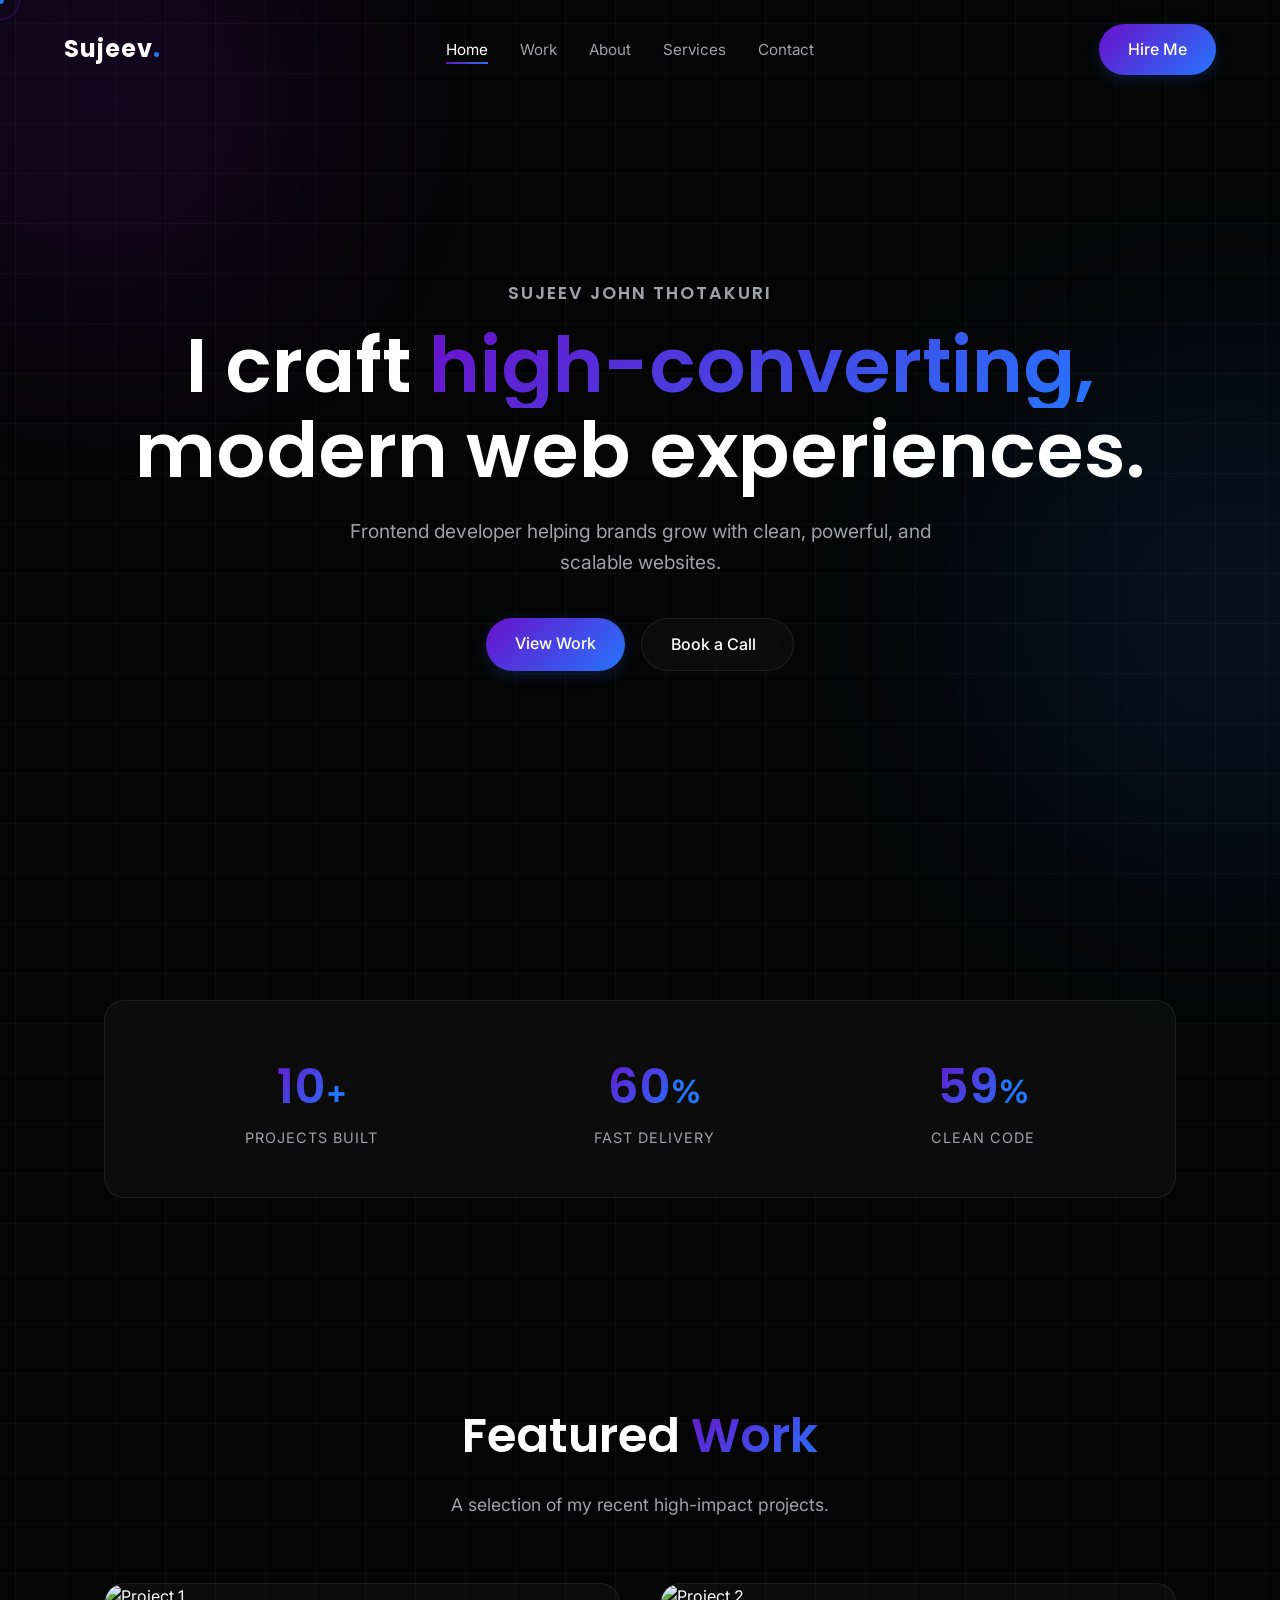
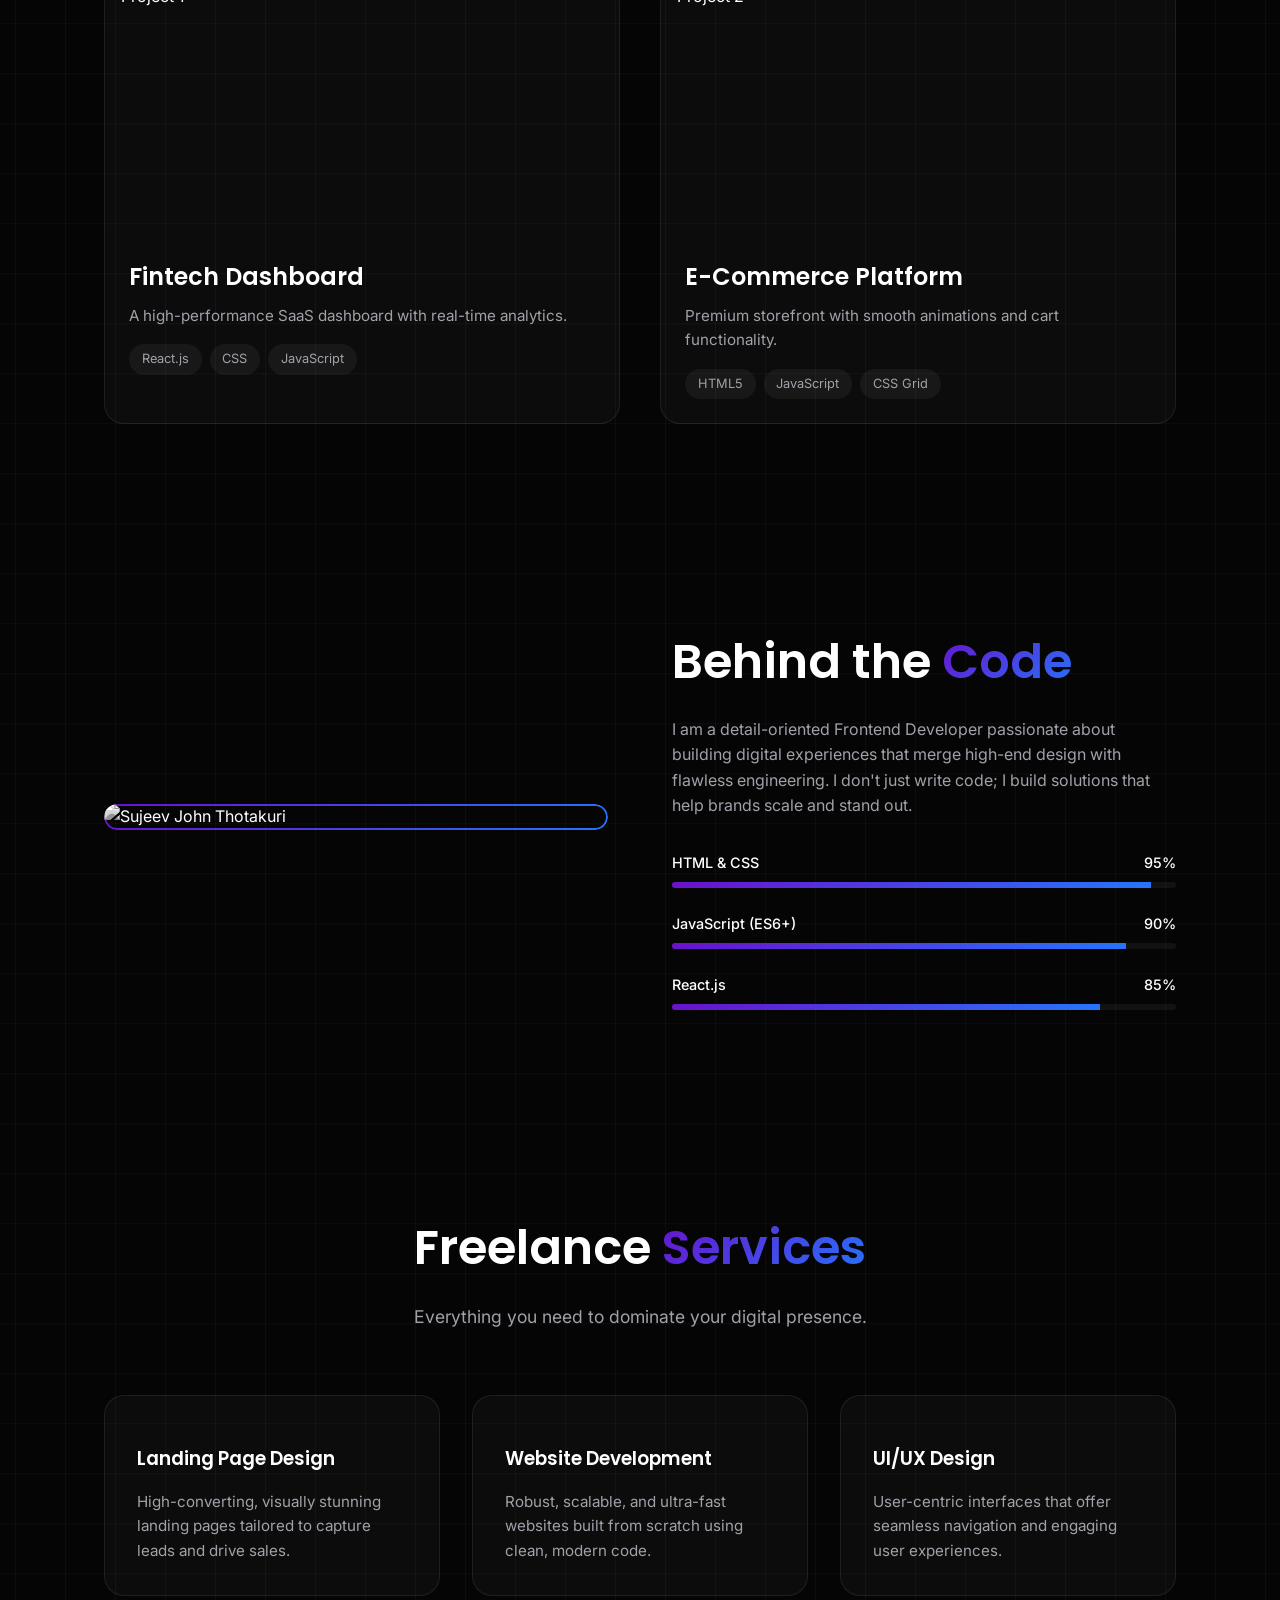
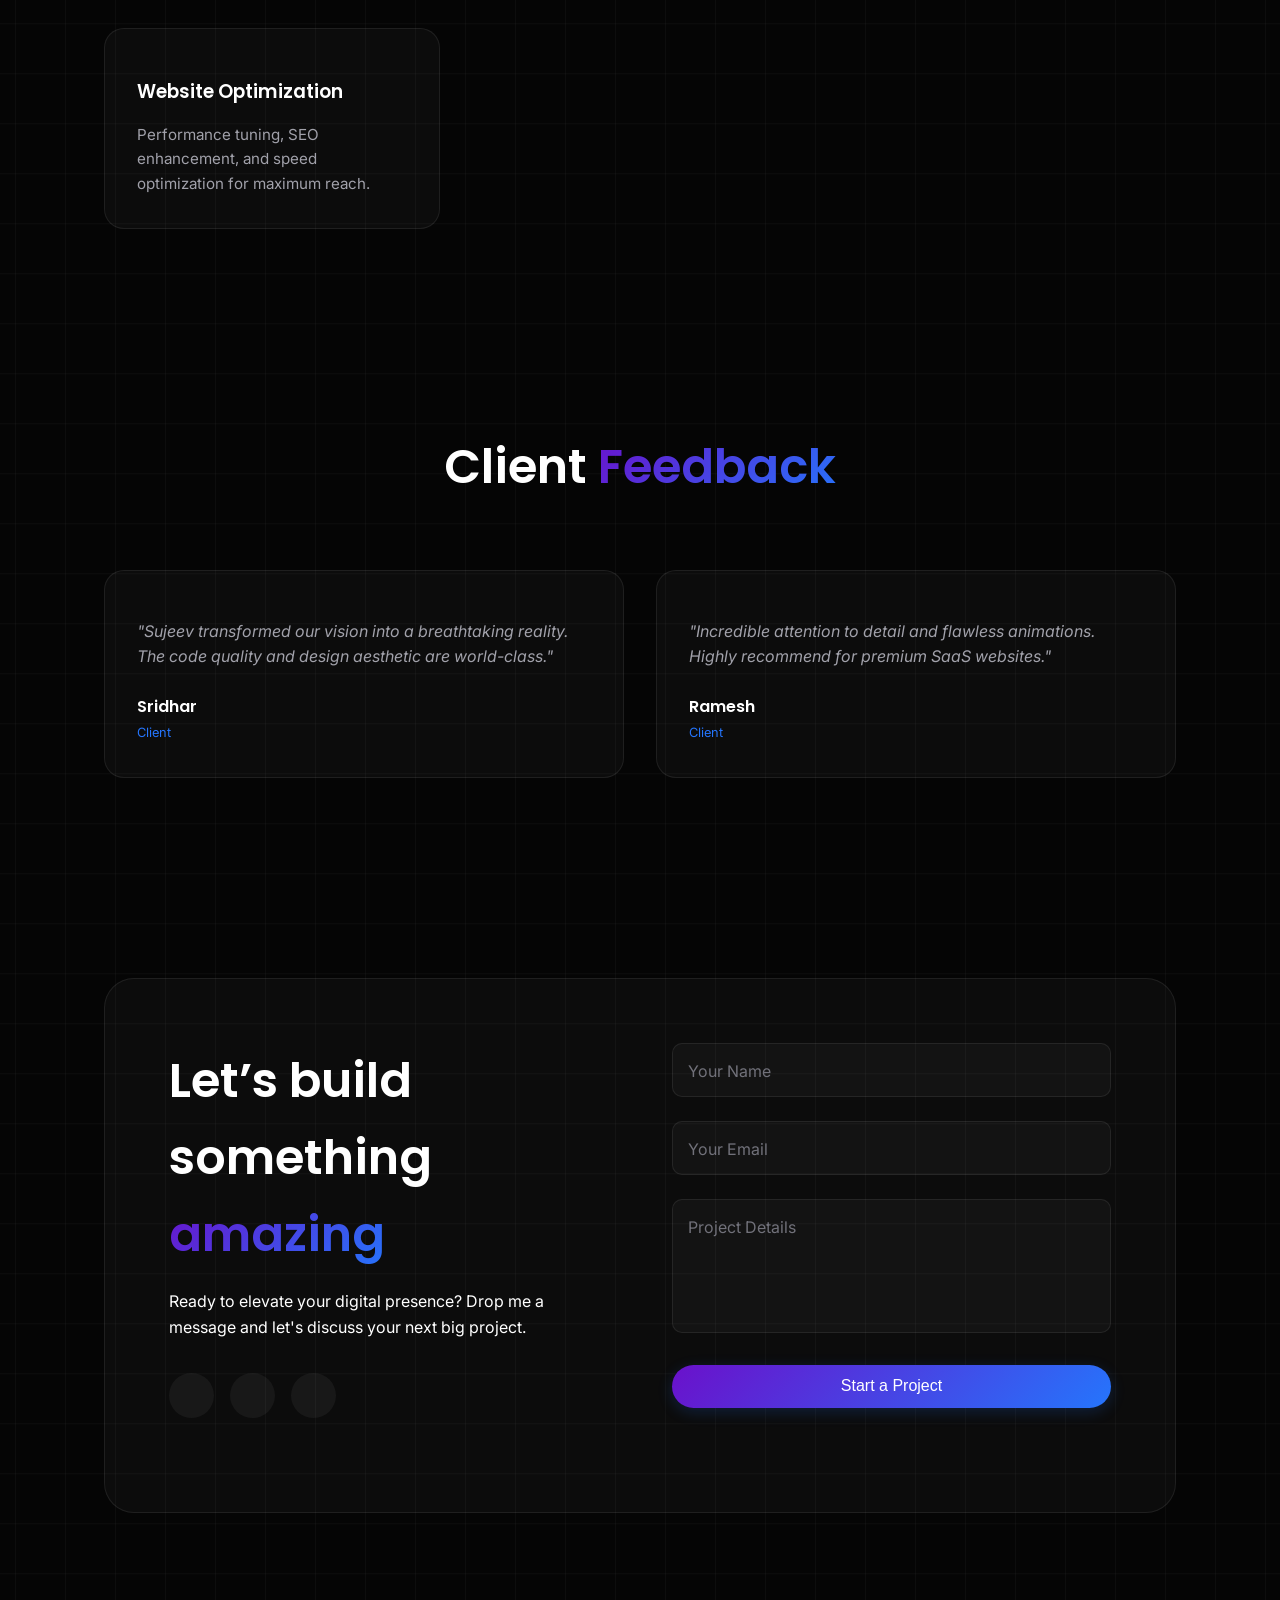
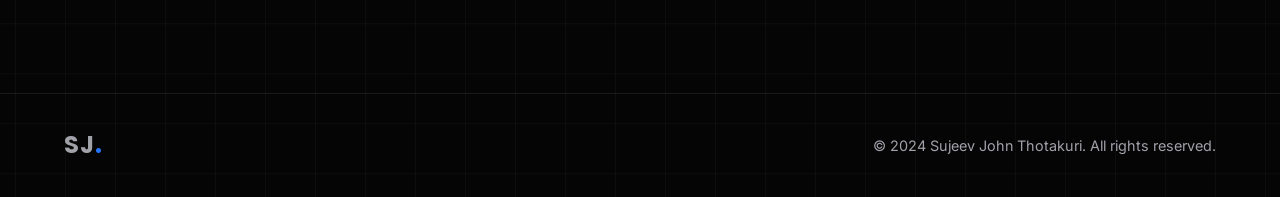
==== index.html @ 715ed1ef "Initial commit" ====
<!DOCTYPE html>
<html lang="en">
<head>
    <meta charset="UTF-8">
    <meta name="viewport" content="width=device-width, initial-scale=1.0">
    <title>Sujeev John Thotakuri | Premium Frontend Developer</title>
    <!-- Premium Fonts -->
    <link href="https://fonts.googleapis.com/css2?family=Inter:wght@300;400;500;600&family=Poppins:wght@500;600;700;800&display=swap" rel="stylesheet">
    <!-- Phosphor Icons (Lightweight modern icons) -->
    <script src="https://unpkg.com/@phosphor-icons/web"></script>
    <link rel="stylesheet" href="style.css">
</head>
<body>

    <!-- Custom Cursor -->
    <div class="cursor-dot"></div>
    <div class="cursor-outline"></div>

    <!-- Background Ambient Glow -->
    <div class="ambient-glow glow-1"></div>
    <div class="ambient-glow glow-2"></div>

    <!-- Navbar -->
    <nav class="navbar">
        <div class="nav-container">
            <a href="#home" class="logo">Sujeev<span>.</span></a>
            <ul class="nav-links">
                <li><a href="#home" class="active">Home</a></li>
                <li><a href="#work">Work</a></li>
                <li><a href="#about">About</a></li>
                <li><a href="#services">Services</a></li>
                <li><a href="#contact">Contact</a></li>
            </ul>
            <a href="#contact" class="btn btn-primary nav-cta">Hire Me</a>
            <div class="menu-toggle">
                <i class="ph ph-list"></i>
            </div>
        </div>
    </nav>

    <!-- Hero Section -->
    <header id="home" class="hero section">
        <div class="hero-content reveal">
            <h2 class="subheading">Sujeev John Thotakuri</h2>
            <h1 class="hero-title">I craft <span class="gradient-text">high-converting,</span><br> modern web experiences.</h1>
            <p class="hero-desc">Frontend developer helping brands grow with clean, powerful, and scalable websites.</p>
            <div class="hero-buttons">
                <a href="#work" class="btn btn-primary">View Work</a>
                <a href="#contact" class="btn btn-glass">Book a Call <i class="ph ph-arrow-right"></i></a>
            </div>
        </div>
    </header>

    <!-- Stats Section -->
    <section id="stats" class="stats section">
        <div class="stats-container reveal">
            <div class="stat-item">
                <h3 class="counter" data-target="10">0</h3><span>+</span>
                <p>Projects Built</p>
            </div>
            <div class="stat-item">
                <h3 class="counter" data-target="100">0</h3><span>%</span>
                <p>Fast Delivery</p>
            </div>
            <div class="stat-item">
                <h3 class="counter" data-target="99">0</h3><span>%</span>
                <p>Clean Code</p>
            </div>
        </div>
    </section>

    <!-- Work/Projects Section -->
    <section id="work" class="work section">
        <div class="section-header reveal">
            <h2 class="section-title">Featured <span class="gradient-text">Work</span></h2>
            <p>A selection of my recent high-impact projects.</p>
        </div>
        <div class="projects-grid">
            <!-- Project 1 -->
            <div class="project-card reveal">
                <div class="project-img">
                    <img src="https://images.unsplash.com/photo-1460925895917-afdab827c52f?auto=format&fit=crop&w=800&q=80" alt="Project 1" loading="lazy">
                    <div class="project-overlay">
                        <div class="project-links">
                            <a href="#" class="btn btn-glass btn-sm"><i class="ph ph-eye"></i> Live</a>
                            <a href="#" class="btn btn-glass btn-sm"><i class="ph ph-github-logo"></i> Code</a>
                        </div>
                    </div>
                </div>
                <div class="project-info">
                    <h3>Fintech Dashboard</h3>
                    <p>A high-performance SaaS dashboard with real-time analytics.</p>
                    <div class="tech-stack">
                        <span>React.js</span>
                        <span>CSS</span>
                        <span>JavaScript</span>
                    </div>
                </div>
            </div>
            <!-- Project 2 -->
            <div class="project-card reveal delay-1">
                <div class="project-img">
                    <img src="https://images.unsplash.com/photo-1498050108023-c5249f4df085?auto=format&fit=crop&w=800&q=80" alt="Project 2" loading="lazy">
                    <div class="project-overlay">
                        <div class="project-links">
                            <a href="#" class="btn btn-glass btn-sm"><i class="ph ph-eye"></i> Live</a>
                            <a href="#" class="btn btn-glass btn-sm"><i class="ph ph-github-logo"></i> Code</a>
                        </div>
                    </div>
                </div>
                <div class="project-info">
                    <h3>E-Commerce Platform</h3>
                    <p>Premium storefront with smooth animations and cart functionality.</p>
                    <div class="tech-stack">
                        <span>HTML5</span>
                        <span>JavaScript</span>
                        <span>CSS Grid</span>
                    </div>
                </div>
            </div>
        </div>
    </section>

    <!-- About Section -->
    <section id="about" class="about section">
        <div class="about-container reveal">
            <div class="about-image">
                <div class="img-wrapper">
                    <img src="https://images.unsplash.com/photo-1549692520-acc6669e2f0c?auto=format&fit=crop&w=800&q=80" alt="Sujeev John Thotakuri">
                </div>
            </div>
            <div class="about-text">
                <h2 class="section-title">Behind the <span class="gradient-text">Code</span></h2>
                <p>I am a detail-oriented Frontend Developer passionate about building digital experiences that merge high-end design with flawless engineering. I don't just write code; I build solutions that help brands scale and stand out.</p>
                
                <div class="skills">
                    <div class="skill-item">
                        <div class="skill-info"><span>HTML & CSS</span><span>95%</span></div>
                        <div class="progress-bar"><div class="progress" data-width="95%"></div></div>
                    </div>
                    <div class="skill-item">
                        <div class="skill-info"><span>JavaScript (ES6+)</span><span>90%</span></div>
                        <div class="progress-bar"><div class="progress" data-width="90%"></div></div>
                    </div>
                    <div class="skill-item">
                        <div class="skill-info"><span>React.js</span><span>85%</span></div>
                        <div class="progress-bar"><div class="progress" data-width="85%"></div></div>
                    </div>
                </div>
            </div>
        </div>
    </section>

    <!-- Services Section -->
    <section id="services" class="services section">
        <div class="section-header reveal">
            <h2 class="section-title">Freelance <span class="gradient-text">Services</span></h2>
            <p>Everything you need to dominate your digital presence.</p>
        </div>
        <div class="services-grid">
            <div class="service-card reveal">
                <div class="service-icon"><i class="ph ph-layout"></i></div>
                <h3>Landing Page Design</h3>
                <p>High-converting, visually stunning landing pages tailored to capture leads and drive sales.</p>
            </div>
            <div class="service-card reveal delay-1">
                <div class="service-icon"><i class="ph ph-code"></i></div>
                <h3>Website Development</h3>
                <p>Robust, scalable, and ultra-fast websites built from scratch using clean, modern code.</p>
            </div>
            <div class="service-card reveal delay-2">
                <div class="service-icon"><i class="ph ph-paint-brush"></i></div>
                <h3>UI/UX Design</h3>
                <p>User-centric interfaces that offer seamless navigation and engaging user experiences.</p>
            </div>
            <div class="service-card reveal delay-3">
                <div class="service-icon"><i class="ph ph-rocket-launch"></i></div>
                <h3>Website Optimization</h3>
                <p>Performance tuning, SEO enhancement, and speed optimization for maximum reach.</p>
            </div>
        </div>
    </section>

    <!-- Testimonials Section -->
    <section id="testimonials" class="testimonials section">
        <div class="section-header reveal">
            <h2 class="section-title">Client <span class="gradient-text">Feedback</span></h2>
        </div>
        <div class="testimonial-slider reveal">
            <div class="test-card">
                <div class="quote"><i class="ph-fill ph-quotes"></i></div>
                <p>"Sujeev transformed our vision into a breathtaking reality. The code quality and design aesthetic are world-class."</p>
                <div class="client-info">
                    <h4>Sridhar</h4>
                    <span>Client</span>
                </div>
            </div>
            <div class="test-card">
                <div class="quote"><i class="ph-fill ph-quotes"></i></div>
                <p>"Incredible attention to detail and flawless animations. Highly recommend for premium SaaS websites."</p>
                <div class="client-info">
                    <h4>Ramesh</h4>
                    <span>Client</span>
                </div>
            </div>
        </div>
    </section>

    <!-- Contact Section -->
    <section id="contact" class="contact section">
        <div class="contact-container reveal">
            <div class="contact-info">
                <h2 class="section-title">Let’s build something <span class="gradient-text">amazing</span></h2>
                <p>Ready to elevate your digital presence? Drop me a message and let's discuss your next big project.</p>
                <div class="social-links">
                    <a href="https://www.linkedin.com/in/sujeev-john-thotakuri-1a647a236/?skipRedirect=true" class="social-icon"><i class="ph ph-linkedin-logo"></i></a>
                    <a href="https://github.com/Sujeev-coder" class="social-icon"><i class="ph ph-github-logo"></i></a>
                    <a href="mailto:sujeevjohnthotakuri@gmail.com" class="social-icon"><i class="ph ph-envelope-simple"></i></a>
                </div>
            </div>
            <form id="contactForm" class="contact-form">
                <div class="input-group">
                    <input type="text" id="name" required placeholder=" ">
                    <label for="name">Your Name</label>
                </div>
                <div class="input-group">
                    <input type="email" id="email" required placeholder=" ">
                    <label for="email">Your Email</label>
                </div>
                <div class="input-group">
                    <textarea id="message" rows="5" required placeholder=" "></textarea>
                    <label for="message">Project Details</label>
                </div>
                <button type="submit" class="btn btn-primary w-100">Start a Project</button>
                <div class="form-status"></div>
            </form>
        </div>
    </section>

    <!-- Footer -->
    <footer>
        <div class="footer-content">
            <div class="logo">SJ<span>.</span></div>
            <p>&copy; 2024 Sujeev John Thotakuri. All rights reserved.</p>
        </div>
    </footer>

    <script src="script.js"></script>
</body>
</html>
---- style.css ----
/* ================= VARIABLES ================= */
:root {
    /* Colors */
    --bg-color: #050505;
    --bg-grid: rgba(255, 255, 255, 0.03);
    --text-main: #ffffff;
    --text-muted: #a1a1aa;
    --text-dark: #71717a;
    
    /* Gradients */
    --gradient-primary: linear-gradient(135deg, #6a11cb, #2575fc);
    --gradient-glow: linear-gradient(135deg, rgba(106, 17, 203, 0.4), rgba(37, 117, 252, 0.4));
    
    /* Glassmorphism */
    --glass-bg: rgba(255, 255, 255, 0.03);
    --glass-border: rgba(255, 255, 255, 0.08);
    
    /* Typography */
    --font-heading: 'Poppins', sans-serif;
    --font-body: 'Inter', sans-serif;
    
    /* Animations */
    --transition: all 0.4s cubic-bezier(0.25, 1, 0.5, 1);
}

/* ================= RESET & BASE ================= */
* {
    margin: 0;
    padding: 0;
    box-sizing: border-box;
    cursor: none; /* Custom cursor */
}

html {
    scroll-behavior: smooth;
}

body {
    background-color: var(--bg-color);
    color: var(--text-main);
    font-family: var(--font-body);
    line-height: 1.6;
    overflow-x: hidden;
    background-image: 
        linear-gradient(var(--bg-grid) 1px, transparent 1px),
        linear-gradient(90deg, var(--bg-grid) 1px, transparent 1px);
    background-size: 50px 50px;
    background-position: center center;
}

a {
    text-decoration: none;
    color: inherit;
}

ul {
    list-style: none;
}

/* ================= CUSTOM CURSOR ================= */
.cursor-dot {
    width: 8px;
    height: 8px;
    background-color: #2575fc;
    border-radius: 50%;
    position: fixed;
    top: 0; left: 0;
    transform: translate(-50%, -50%);
    pointer-events: none;
    z-index: 9999;
}

.cursor-outline {
    width: 40px;
    height: 40px;
    border: 1px solid rgba(106, 17, 203, 0.5);
    border-radius: 50%;
    position: fixed;
    top: 0; left: 0;
    transform: translate(-50%, -50%);
    pointer-events: none;
    z-index: 9998;
    transition: width 0.2s, height 0.2s, background-color 0.2s;
}

/* ================= AMBIENT GLOW ================= */
.ambient-glow {
    position: absolute;
    border-radius: 50%;
    filter: blur(100px);
    z-index: -1;
    opacity: 0.5;
}

.glow-1 {
    width: 400px;
    height: 400px;
    background: rgba(106, 17, 203, 0.3);
    top: -100px;
    left: -100px;
}

.glow-2 {
    width: 500px;
    height: 500px;
    background: rgba(37, 117, 252, 0.2);
    top: 40%;
    right: -200px;
}

/* ================= TYPOGRAPHY ================= */
h1, h2, h3, h4 {
    font-family: var(--font-heading);
    font-weight: 600;
}

.gradient-text {
    background: var(--gradient-primary);
    -webkit-background-clip: text;
    -webkit-text-fill-color: transparent;
    display: inline-block;
}

.section-title {
    font-size: clamp(2rem, 4vw, 3rem);
    margin-bottom: 1rem;
}

/* ================= BUTTONS ================= */
.btn {
    display: inline-flex;
    align-items: center;
    gap: 0.5rem;
    padding: 0.8rem 1.8rem;
    border-radius: 30px;
    font-weight: 500;
    transition: var(--transition);
    border: none;
    outline: none;
    font-size: 1rem;
}

.btn-primary {
    background: var(--gradient-primary);
    color: #fff;
    box-shadow: 0 4px 15px rgba(37, 117, 252, 0.2);
}

.btn-primary:hover {
    transform: translateY(-3px);
    box-shadow: 0 8px 25px rgba(37, 117, 252, 0.4);
}

.btn-glass {
    background: var(--glass-bg);
    border: 1px solid var(--glass-border);
    backdrop-filter: blur(12px);
    color: #fff;
}

.btn-glass:hover {
    background: rgba(255, 255, 255, 0.08);
    transform: translateY(-3px);
}

.btn-sm {
    padding: 0.5rem 1rem;
    font-size: 0.9rem;
}

/* ================= NAVBAR ================= */
.navbar {
    position: fixed;
    top: 0;
    width: 100%;
    padding: 1.5rem 5%;
    z-index: 1000;
    transition: var(--transition);
}

.navbar.scrolled {
    padding: 1rem 5%;
    background: rgba(5, 5, 5, 0.8);
    backdrop-filter: blur(16px);
    border-bottom: 1px solid var(--glass-border);
}

.nav-container {
    max-width: 1200px;
    margin: 0 auto;
    display: flex;
    justify-content: space-between;
    align-items: center;
}

.logo {
    font-family: var(--font-heading);
    font-size: 1.5rem;
    font-weight: 700;
    letter-spacing: 1px;
}

.logo span {
    color: #2575fc;
}

.nav-links {
    display: flex;
    gap: 2rem;
}

.nav-links a {
    font-size: 0.95rem;
    color: var(--text-muted);
    position: relative;
    transition: var(--transition);
}

.nav-links a::after {
    content: '';
    position: absolute;
    width: 0;
    height: 2px;
    bottom: -5px;
    left: 0;
    background: var(--gradient-primary);
    transition: var(--transition);
}

.nav-links a:hover, .nav-links a.active {
    color: #fff;
}

.nav-links a:hover::after, .nav-links a.active::after {
    width: 100%;
}

.menu-toggle {
    display: none;
    font-size: 1.5rem;
}

/* ================= SECTIONS LAYOUT ================= */
.section {
    padding: 100px 5%;
    max-width: 1200px;
    margin: 0 auto;
}

.section-header {
    text-align: center;
    margin-bottom: 4rem;
}

.section-header p {
    color: var(--text-muted);
    font-size: 1.1rem;
}

/* ================= HERO SECTION ================= */
.hero {
    min-height: 100vh;
    display: flex;
    align-items: center;
    justify-content: center;
    text-align: center;
    position: relative;
    padding-top: 150px;
}

.subheading {
    font-size: 1.1rem;
    color: var(--text-muted);
    letter-spacing: 2px;
    text-transform: uppercase;
    margin-bottom: 1rem;
}

.hero-title {
    font-size: clamp(2.5rem, 6vw, 5rem);
    line-height: 1.1;
    margin-bottom: 1.5rem;
}

.hero-desc {
    font-size: clamp(1rem, 2vw, 1.2rem);
    color: var(--text-muted);
    max-width: 600px;
    margin: 0 auto 2.5rem;
}

.hero-buttons {
    display: flex;
    gap: 1rem;
    justify-content: center;
}

/* ================= STATS SECTION ================= */
.stats-container {
    display: flex;
    justify-content: space-around;
    background: var(--glass-bg);
    border: 1px solid var(--glass-border);
    backdrop-filter: blur(12px);
    padding: 3rem;
    border-radius: 20px;
    flex-wrap: wrap;
    gap: 2rem;
}

.stat-item {
    text-align: center;
}

.stat-item h3 {
    font-size: 3rem;
    display: inline-block;
    background: var(--gradient-primary);
    -webkit-background-clip: text;
    -webkit-text-fill-color: transparent;
}

.stat-item span {
    font-size: 2rem;
    color: #2575fc;
    font-weight: 700;
}

.stat-item p {
    color: var(--text-muted);
    text-transform: uppercase;
    letter-spacing: 1px;
    font-size: 0.9rem;
}

/* ================= PROJECTS SECTION ================= */
.projects-grid {
    display: grid;
    grid-template-columns: repeat(auto-fit, minmax(350px, 1fr));
    gap: 2.5rem;
}

.project-card {
    background: var(--glass-bg);
    border: 1px solid var(--glass-border);
    border-radius: 20px;
    overflow: hidden;
    transition: var(--transition);
}

.project-card:hover {
    transform: translateY(-10px);
    border-color: rgba(106, 17, 203, 0.4);
    box-shadow: 0 10px 30px rgba(0,0,0,0.5);
}

.project-img {
    position: relative;
    width: 100%;
    height: 250px;
    overflow: hidden;
}

.project-img img {
    width: 100%;
    height: 100%;
    object-fit: cover;
    transition: transform 0.6s cubic-bezier(0.25, 1, 0.5, 1);
}

.project-card:hover .project-img img {
    transform: scale(1.05);
}

.project-overlay {
    position: absolute;
    top: 0; left: 0; width: 100%; height: 100%;
    background: rgba(5,5,5,0.6);
    backdrop-filter: blur(3px);
    display: flex;
    align-items: center;
    justify-content: center;
    opacity: 0;
    transition: var(--transition);
}

.project-card:hover .project-overlay {
    opacity: 1;
}

.project-info {
    padding: 1.5rem;
}

.project-info h3 {
    font-size: 1.5rem;
    margin-bottom: 0.5rem;
}

.project-info p {
    color: var(--text-muted);
    font-size: 0.95rem;
    margin-bottom: 1rem;
}

.tech-stack {
    display: flex;
    gap: 0.5rem;
    flex-wrap: wrap;
}

.tech-stack span {
    font-size: 0.8rem;
    padding: 0.3rem 0.8rem;
    background: rgba(255,255,255,0.05);
    border-radius: 20px;
    color: var(--text-muted);
}

/* ================= ABOUT SECTION ================= */
.about-container {
    display: grid;
    grid-template-columns: 1fr 1fr;
    gap: 4rem;
    align-items: center;
}

.img-wrapper {
    position: relative;
    border-radius: 20px;
    overflow: hidden;
}

.img-wrapper::before {
    content: '';
    position: absolute;
    inset: 0;
    border-radius: 20px;
    padding: 2px;
    background: var(--gradient-primary);
    -webkit-mask: linear-gradient(#fff 0 0) content-box, linear-gradient(#fff 0 0);
    -webkit-mask-composite: xor;
    mask-composite: exclude;
}

.img-wrapper img {
    width: 100%;
    height: auto;
    border-radius: 20px;
    display: block;
    filter: grayscale(100%);
    transition: var(--transition);
}

.img-wrapper:hover img {
    filter: grayscale(0%);
}

.about-text p {
    color: var(--text-muted);
    margin-bottom: 2rem;
}

.skills {
    display: flex;
    flex-direction: column;
    gap: 1.5rem;
}

.skill-info {
    display: flex;
    justify-content: space-between;
    margin-bottom: 0.5rem;
    font-size: 0.9rem;
    font-weight: 500;
}

.progress-bar {
    width: 100%;
    height: 6px;
    background: rgba(255,255,255,0.05);
    border-radius: 10px;
    overflow: hidden;
}

.progress {
    height: 100%;
    background: var(--gradient-primary);
    width: 0; /* Animated via JS */
    transition: width 1.5s cubic-bezier(0.25, 1, 0.5, 1);
}

/* ================= SERVICES SECTION ================= */
.services-grid {
    display: grid;
    grid-template-columns: repeat(auto-fit, minmax(250px, 1fr));
    gap: 2rem;
}

.service-card {
    background: var(--glass-bg);
    border: 1px solid var(--glass-border);
    padding: 2rem;
    border-radius: 20px;
    position: relative;
    transition: var(--transition);
    z-index: 1;
}

.service-card::before {
    content: '';
    position: absolute;
    inset: 0;
    border-radius: 20px;
    padding: 2px;
    background: var(--gradient-primary);
    -webkit-mask: linear-gradient(#fff 0 0) content-box, linear-gradient(#fff 0 0);
    -webkit-mask-composite: xor;
    mask-composite: exclude;
    opacity: 0;
    transition: var(--transition);
    z-index: -1;
}

.service-card:hover {
    transform: translateY(-5px);
}

.service-card:hover::before {
    opacity: 1;
}

.service-icon {
    font-size: 2.5rem;
    color: #2575fc;
    margin-bottom: 1rem;
}

.service-card h3 {
    margin-bottom: 1rem;
}

.service-card p {
    color: var(--text-muted);
    font-size: 0.95rem;
}

/* ================= TESTIMONIALS ================= */
.testimonial-slider {
    display: grid;
    grid-template-columns: repeat(auto-fit, minmax(300px, 1fr));
    gap: 2rem;
}

.test-card {
    background: var(--glass-bg);
    border: 1px solid var(--glass-border);
    padding: 2rem;
    border-radius: 20px;
}

.quote {
    font-size: 2rem;
    color: #2575fc;
    margin-bottom: 1rem;
    opacity: 0.5;
}

.test-card p {
    font-style: italic;
    color: var(--text-muted);
    margin-bottom: 1.5rem;
}

.client-info h4 {
    font-size: 1rem;
}

.client-info span {
    font-size: 0.8rem;
    color: #2575fc;
}

/* ================= CONTACT SECTION ================= */
.contact-container {
    display: grid;
    grid-template-columns: 1fr 1fr;
    gap: 4rem;
    background: var(--glass-bg);
    border: 1px solid var(--glass-border);
    padding: 4rem;
    border-radius: 30px;
}

.social-links {
    display: flex;
    gap: 1rem;
    margin-top: 2rem;
}

.social-icon {
    width: 45px;
    height: 45px;
    display: flex;
    align-items: center;
    justify-content: center;
    background: rgba(255,255,255,0.05);
    border-radius: 50%;
    font-size: 1.2rem;
    transition: var(--transition);
}

.social-icon:hover {
    background: var(--gradient-primary);
    transform: translateY(-3px);
}

.contact-form {
    display: flex;
    flex-direction: column;
    gap: 1.5rem;
}

.input-group {
    position: relative;
}

.input-group input, .input-group textarea {
    width: 100%;
    padding: 1rem;
    background: rgba(255,255,255,0.03);
    border: 1px solid var(--glass-border);
    border-radius: 10px;
    color: #fff;
    font-family: var(--font-body);
    font-size: 1rem;
    outline: none;
    transition: var(--transition);
}

.input-group textarea {
    resize: none;
}

.input-group label {
    position: absolute;
    left: 1rem;
    top: 1rem;
    color: var(--text-dark);
    transition: var(--transition);
    pointer-events: none;
}

.input-group input:focus, .input-group textarea:focus {
    border-color: #2575fc;
    background: rgba(255,255,255,0.05);
}

.input-group input:focus ~ label,
.input-group input:not(:placeholder-shown) ~ label,
.input-group textarea:focus ~ label,
.input-group textarea:not(:placeholder-shown) ~ label {
    top: -0.5rem;
    left: 0.8rem;
    font-size: 0.8rem;
    background: var(--bg-color);
    padding: 0 0.3rem;
    color: #2575fc;
}

.w-100 {
    width: 100%;
    justify-content: center;
}

.form-status {
    font-size: 0.9rem;
    text-align: center;
    margin-top: 1rem;
}

/* ================= FOOTER ================= */
footer {
    padding: 2rem 5%;
    border-top: 1px solid var(--glass-border);
    margin-top: 5rem;
}

.footer-content {
    max-width: 1200px;
    margin: 0 auto;
    display: flex;
    justify-content: space-between;
    align-items: center;
    color: var(--text-muted);
    font-size: 0.9rem;
}

/* ================= ANIMATIONS (REVEAL) ================= */
.reveal {
    opacity: 0;
    transform: translateY(40px);
    transition: all 0.8s cubic-bezier(0.25, 1, 0.5, 1);
}

.reveal.active {
    opacity: 1;
    transform: translateY(0);
}

.delay-1 { transition-delay: 0.1s; }
.delay-2 { transition-delay: 0.2s; }
.delay-3 { transition-delay: 0.3s; }

/* ================= MEDIA QUERIES ================= */
@media (max-width: 992px) {
    .about-container, .contact-container {
        grid-template-columns: 1fr;
    }
    
    .contact-container {
        padding: 2rem;
    }
}

@media (max-width: 768px) {
    .nav-links, .nav-cta {
        display: none;
    }
    
    .menu-toggle {
        display: block;
    }
    
    .nav-links.mobile-active {
        display: flex;
        flex-direction: column;
        position: absolute;
        top: 100%;
        left: 0;
        width: 100%;
        background: rgba(5,5,5,0.95);
        backdrop-filter: blur(16px);
        padding: 2rem;
        text-align: center;
        border-bottom: 1px solid var(--glass-border);
    }
    
    .hero-buttons {
        flex-direction: column;
    }
    
    .cursor-dot, .cursor-outline {
        display: none; /* Disable custom cursor on mobile */
    }
    
    * {
        cursor: auto;
    }
}
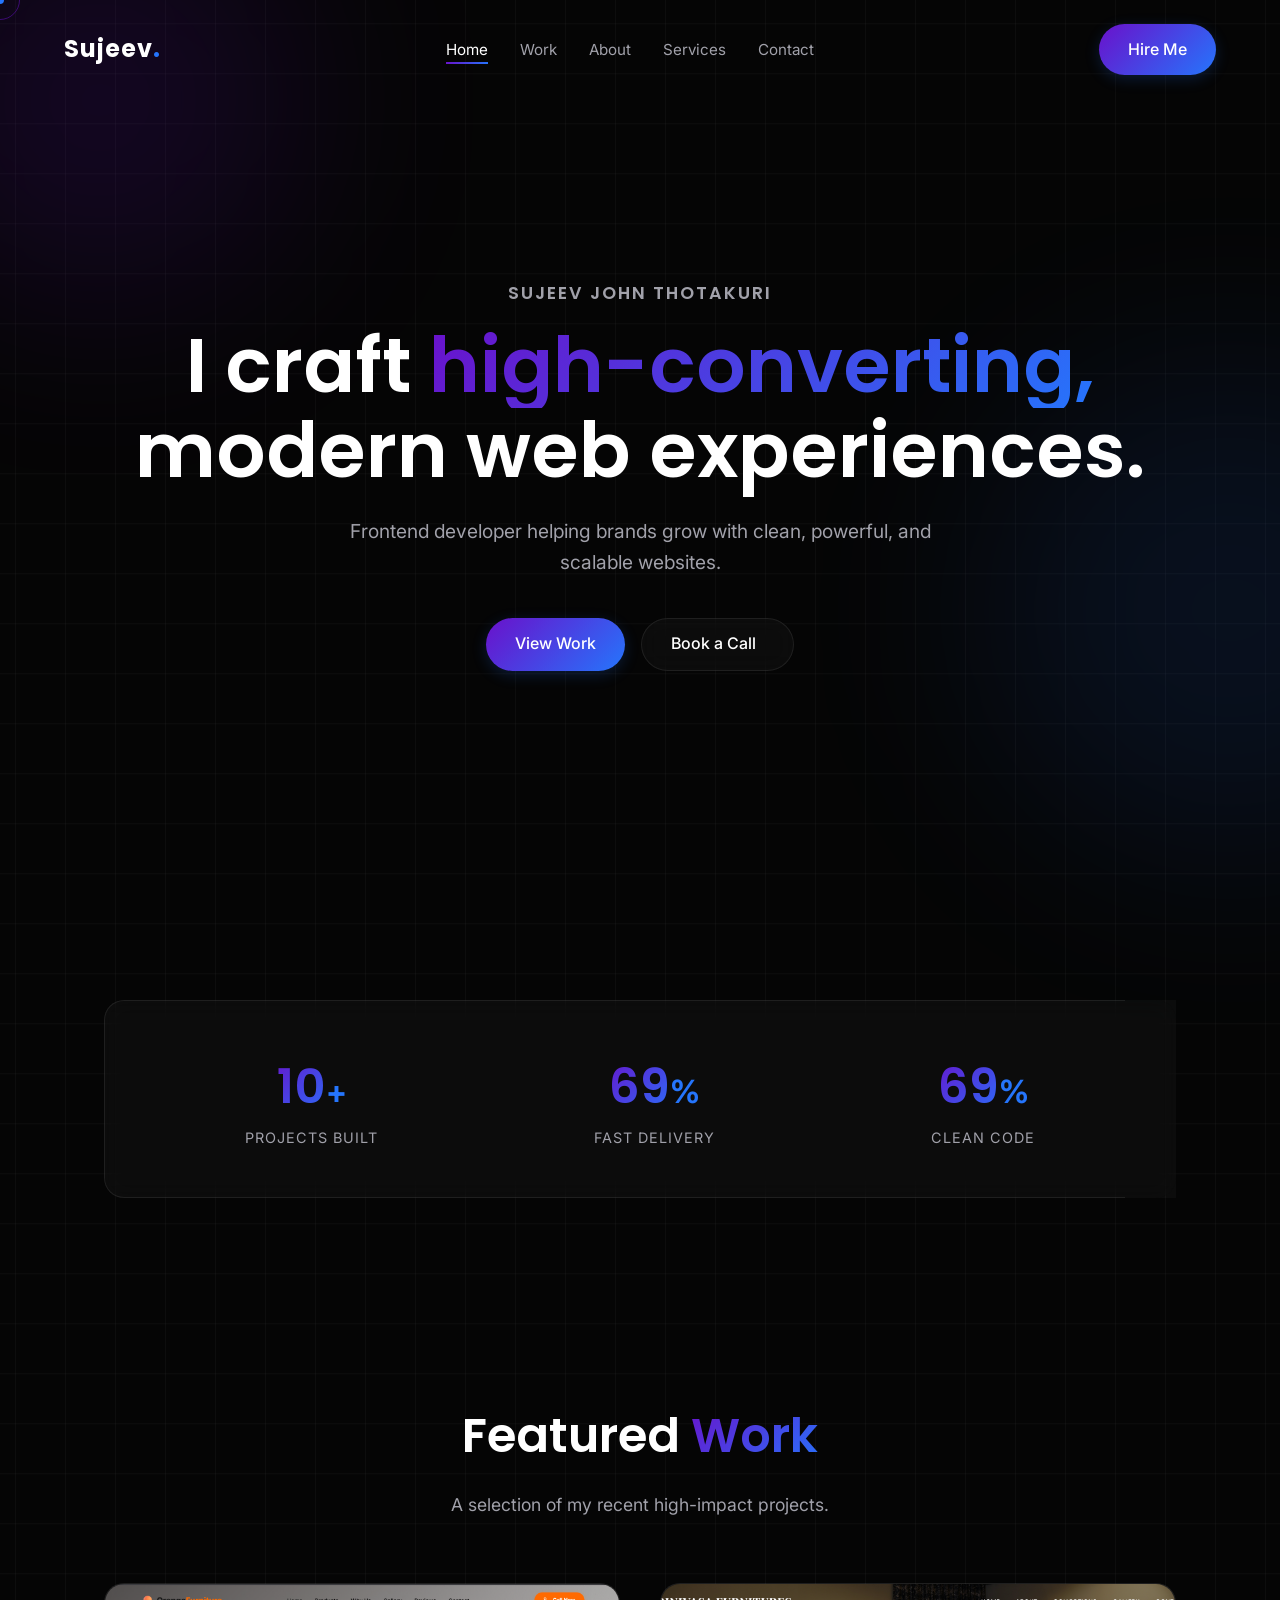
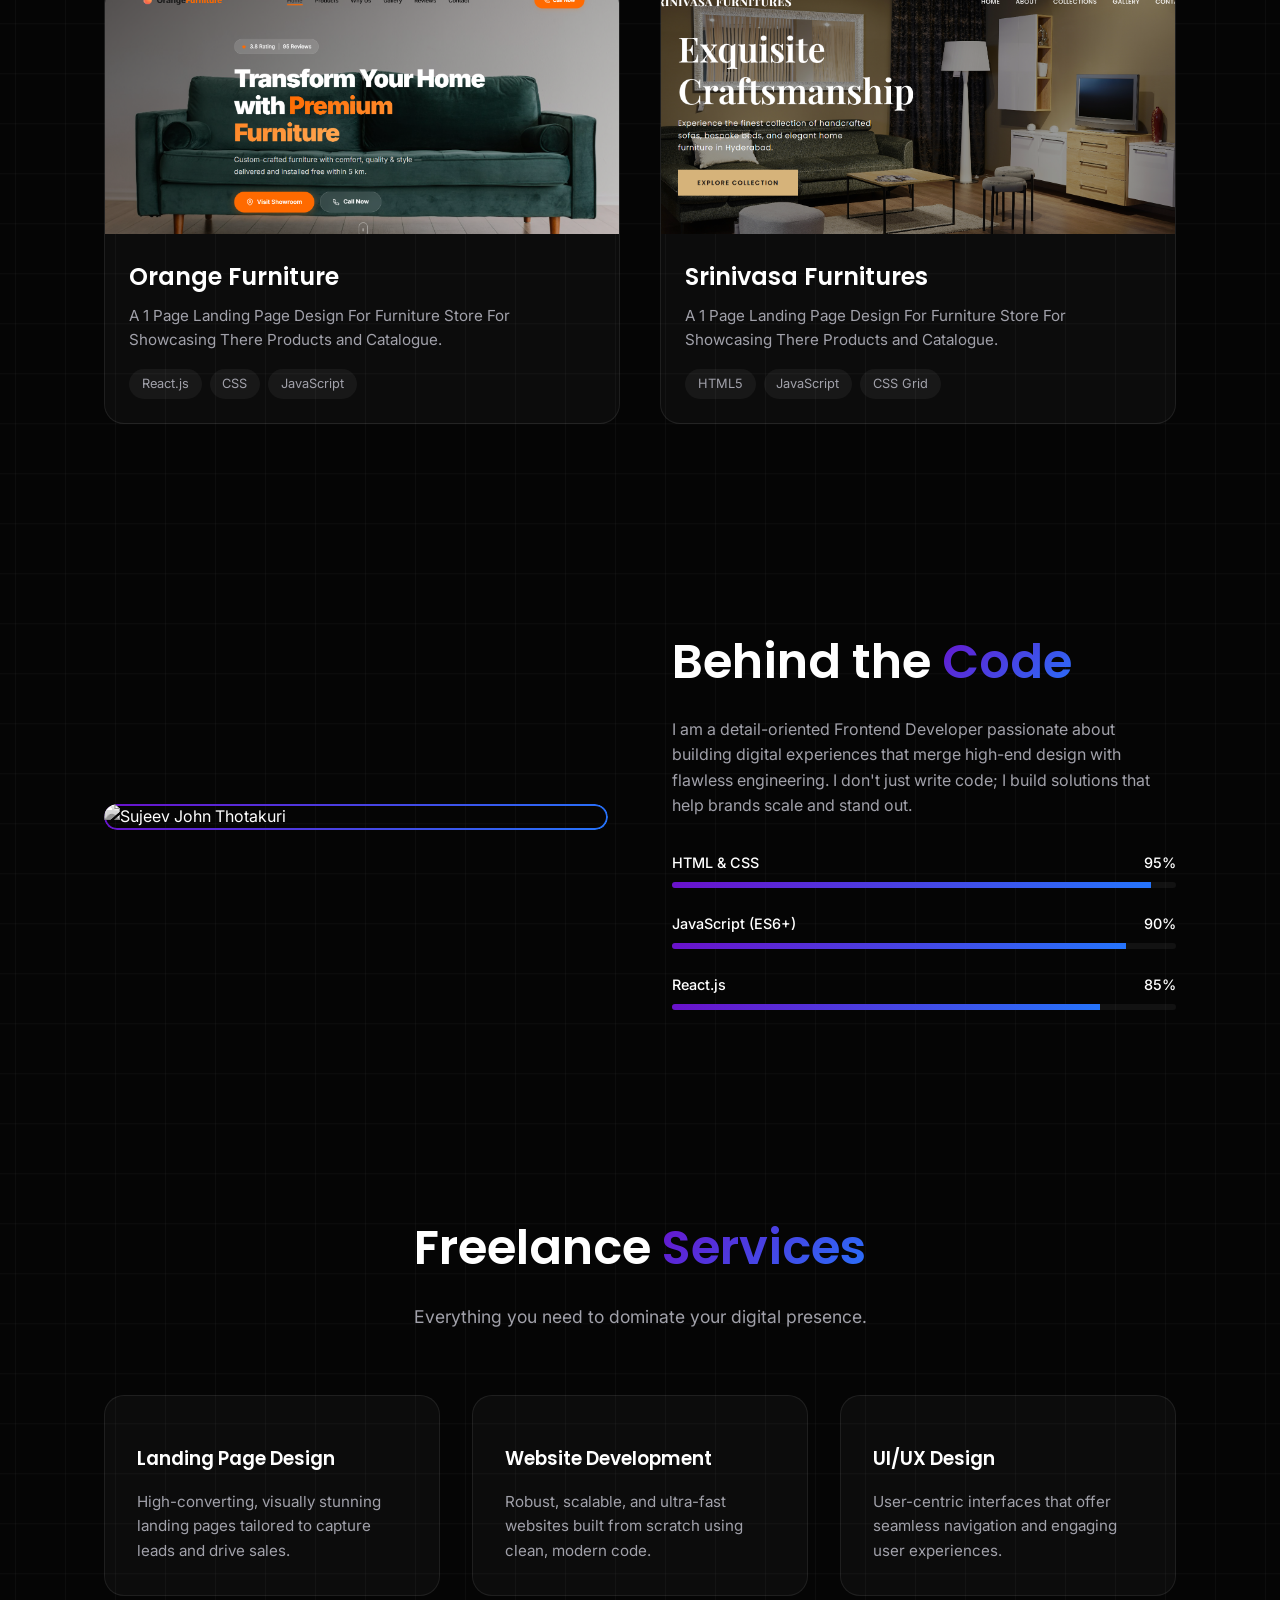
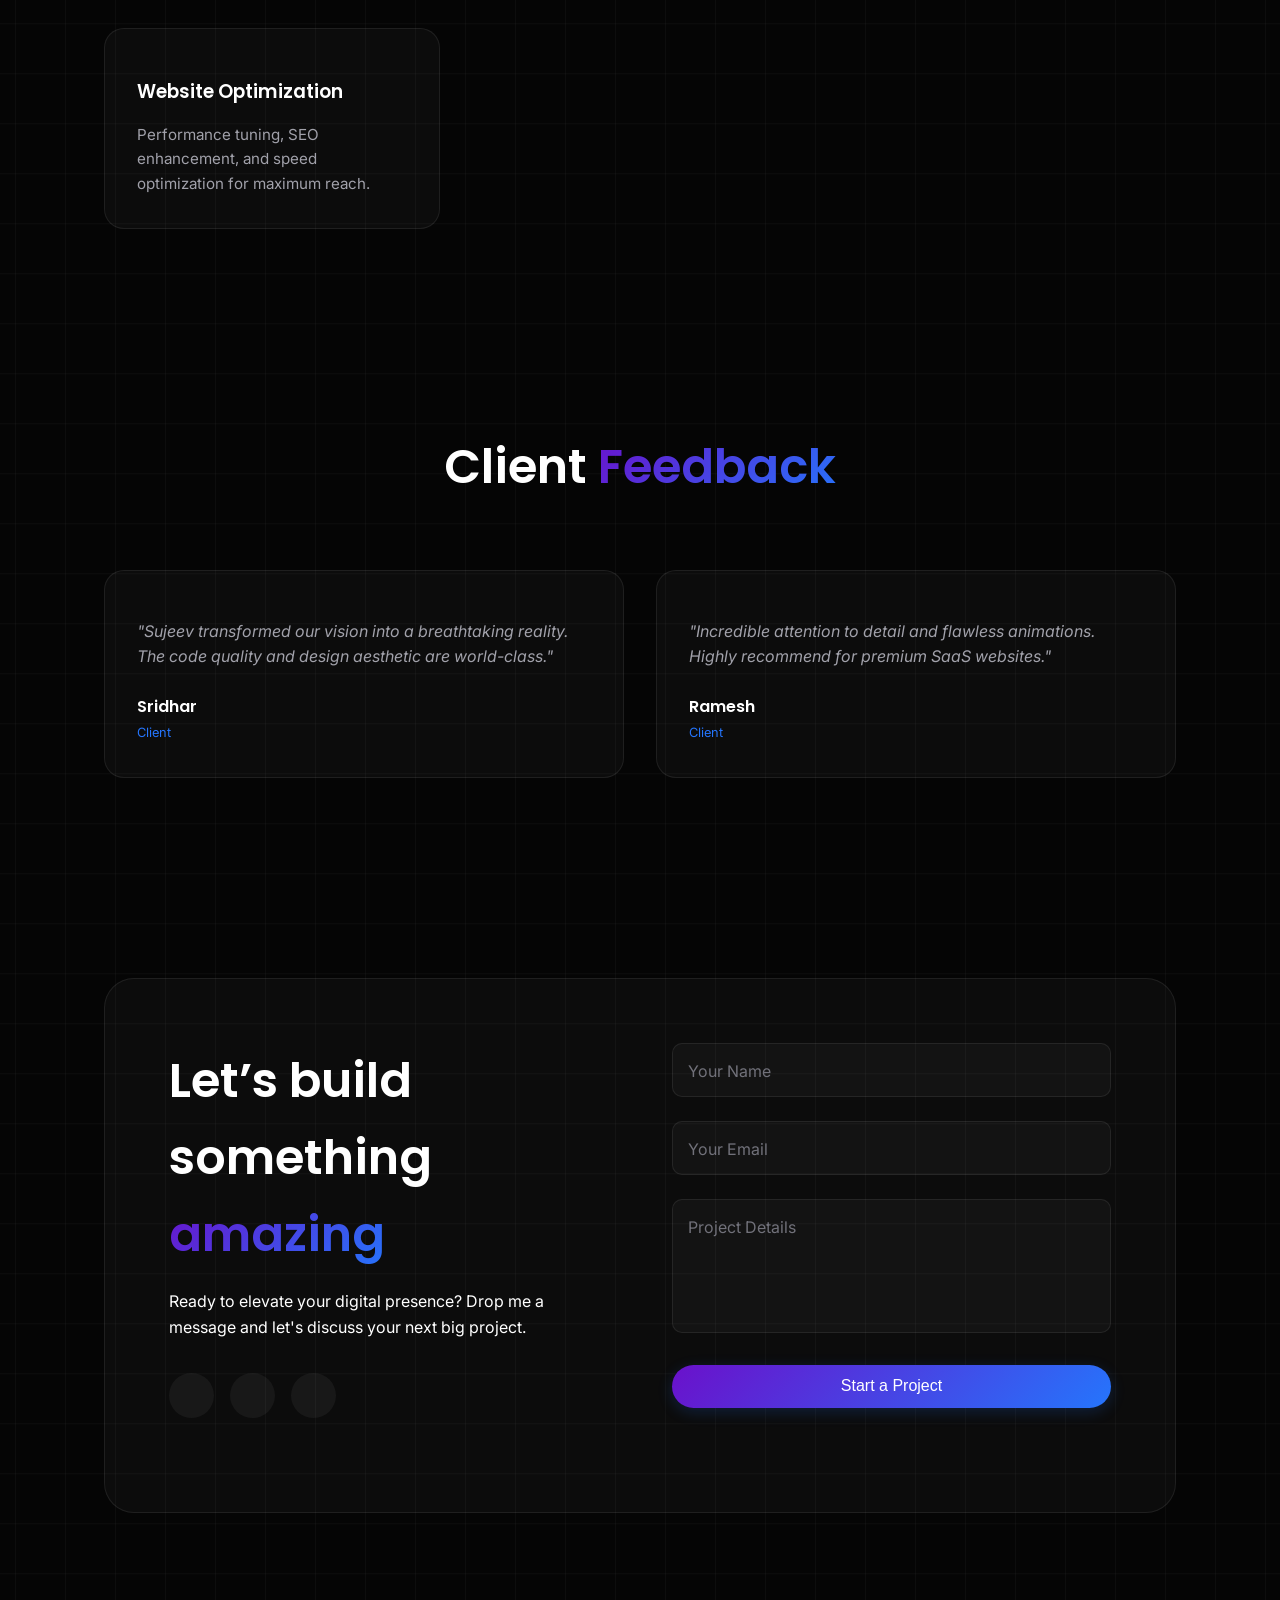
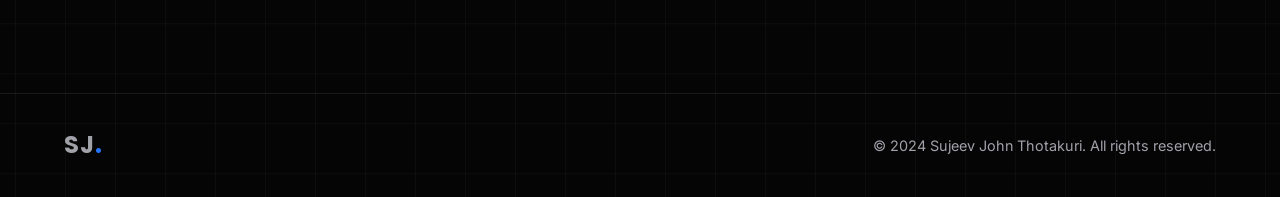
==== commit 72a8dc4b: "Some changes" ====
--- a/index.html
+++ b/index.html
@@ -8,6 +8,8 @@
     <link href="https://fonts.googleapis.com/css2?family=Inter:wght@300;400;500;600&family=Poppins:wght@500;600;700;800&display=swap" rel="stylesheet">
     <!-- Phosphor Icons (Lightweight modern icons) -->
     <script src="https://unpkg.com/@phosphor-icons/web"></script>
+    <!-- EmailJS Library -->
+    <script type="text/javascript" src="https://cdn.jsdelivr.net/npm/@emailjs/browser@3/dist/index.min.js"></script>
     <link rel="stylesheet" href="style.css">
 </head>
 <body>
@@ -79,17 +81,17 @@
             <!-- Project 1 -->
             <div class="project-card reveal">
                 <div class="project-img">
-                    <img src="https://images.unsplash.com/photo-1460925895917-afdab827c52f?auto=format&fit=crop&w=800&q=80" alt="Project 1" loading="lazy">
+                    <img src="assets/Screenshot 2026-04-03 114437.png" alt="Project 1" loading="lazy">
                     <div class="project-overlay">
                         <div class="project-links">
-                            <a href="#" class="btn btn-glass btn-sm"><i class="ph ph-eye"></i> Live</a>
-                            <a href="#" class="btn btn-glass btn-sm"><i class="ph ph-github-logo"></i> Code</a>
+                            <a href="https://orange-furniture.vercel.app/" class="btn btn-glass btn-sm"><i class="ph ph-eye"></i> Live</a>
+                            <a href="https://github.com/Sujeev-coder/Orange_Furniture" class="btn btn-glass btn-sm"><i class="ph ph-github-logo"></i> Code</a>
                         </div>
                     </div>
                 </div>
                 <div class="project-info">
-                    <h3>Fintech Dashboard</h3>
-                    <p>A high-performance SaaS dashboard with real-time analytics.</p>
+                    <h3>Orange Furniture</h3>
+                    <p>A 1 Page Landing Page Design For Furniture Store For Showcasing There Products and Catalogue.</p>
                     <div class="tech-stack">
                         <span>React.js</span>
                         <span>CSS</span>
@@ -100,17 +102,17 @@
             <!-- Project 2 -->
             <div class="project-card reveal delay-1">
                 <div class="project-img">
-                    <img src="https://images.unsplash.com/photo-1498050108023-c5249f4df085?auto=format&fit=crop&w=800&q=80" alt="Project 2" loading="lazy">
+                    <img src="assets/Screenshot 2026-04-03 123104.png" alt="Project 2" loading="lazy">
                     <div class="project-overlay">
                         <div class="project-links">
-                            <a href="#" class="btn btn-glass btn-sm"><i class="ph ph-eye"></i> Live</a>
-                            <a href="#" class="btn btn-glass btn-sm"><i class="ph ph-github-logo"></i> Code</a>
+                            <a href="https://srinivasa-furnitures-sample-website.vercel.app/" class="btn btn-glass btn-sm"><i class="ph ph-eye"></i> Live</a>
+                            <a href="https://github.com/Sujeev-coder/Srinivasa_Furnitures_Sample_Website" class="btn btn-glass btn-sm"><i class="ph ph-github-logo"></i> Code</a>
                         </div>
                     </div>
                 </div>
                 <div class="project-info">
-                    <h3>E-Commerce Platform</h3>
-                    <p>Premium storefront with smooth animations and cart functionality.</p>
+                    <h3>Srinivasa Furnitures</h3>
+                    <p>A 1 Page Landing Page Design For Furniture Store For Showcasing There Products and Catalogue.</p>
                     <div class="tech-stack">
                         <span>HTML5</span>
                         <span>JavaScript</span>
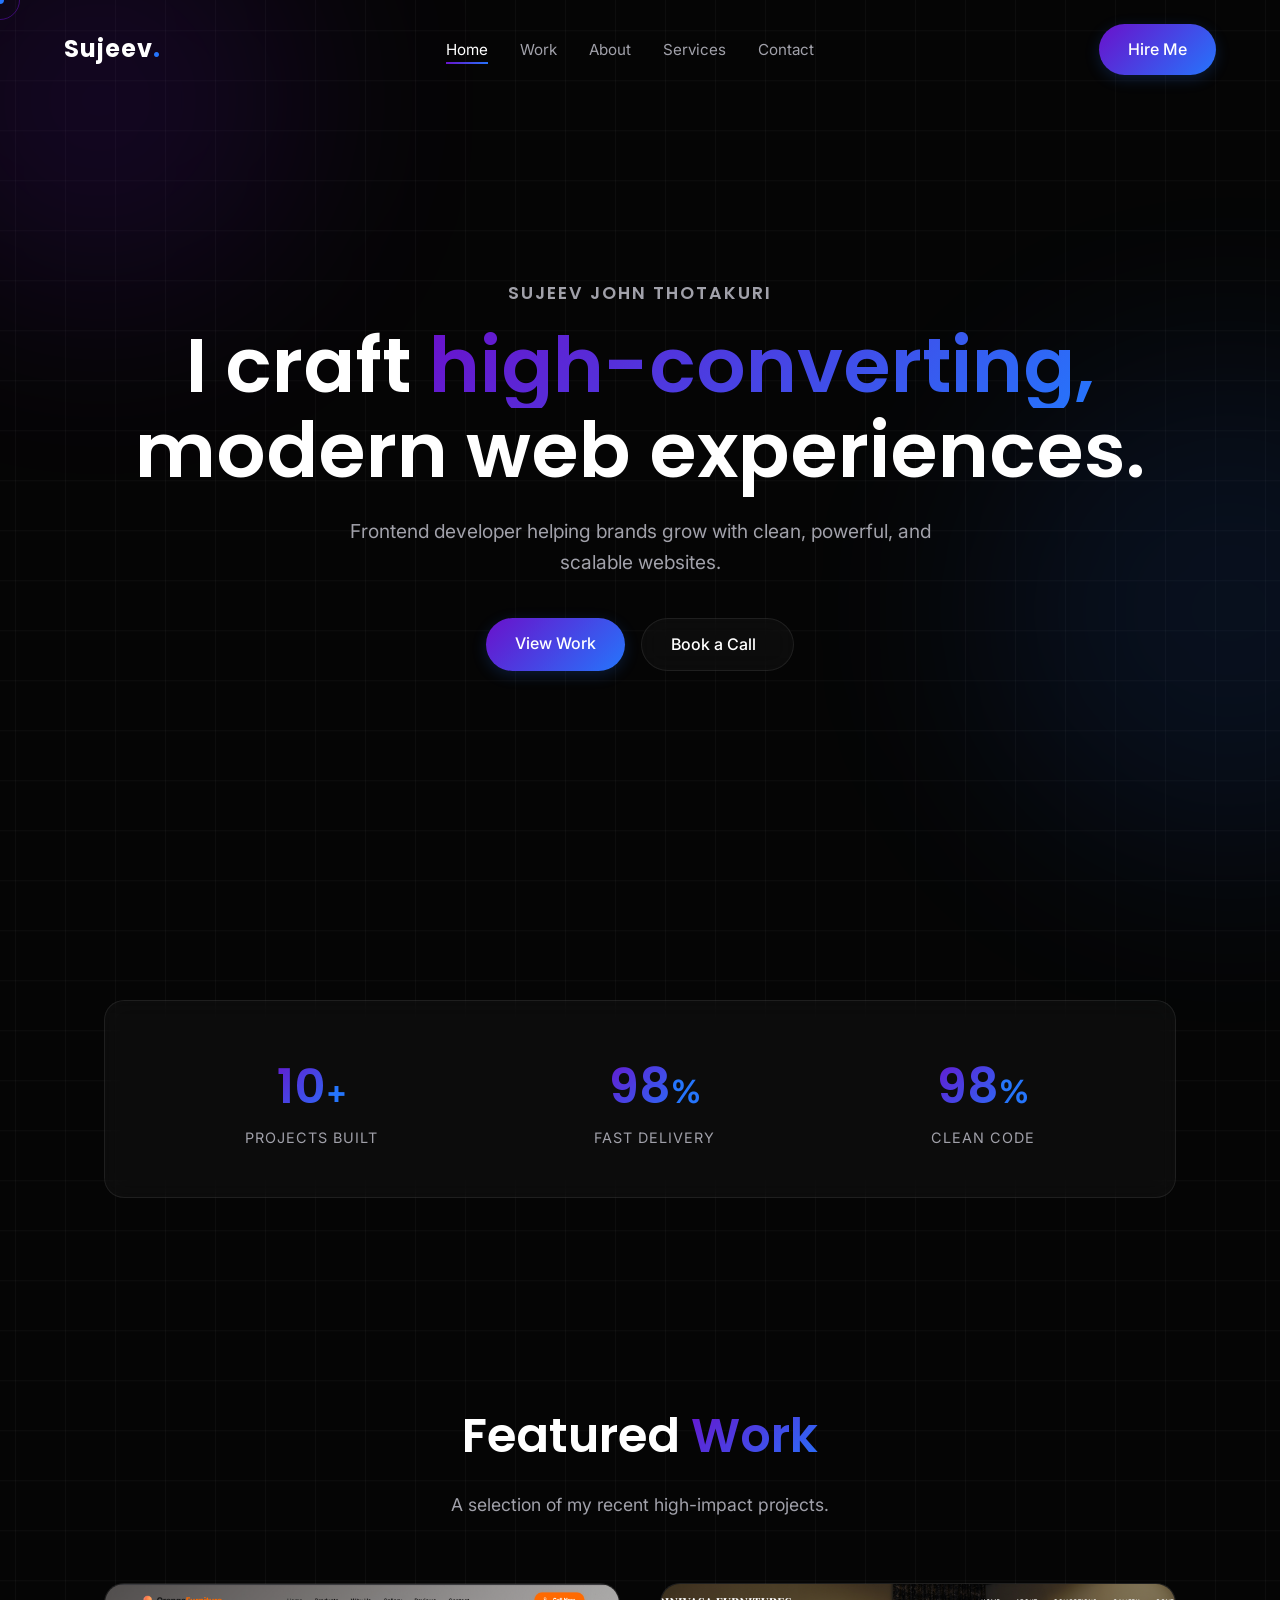
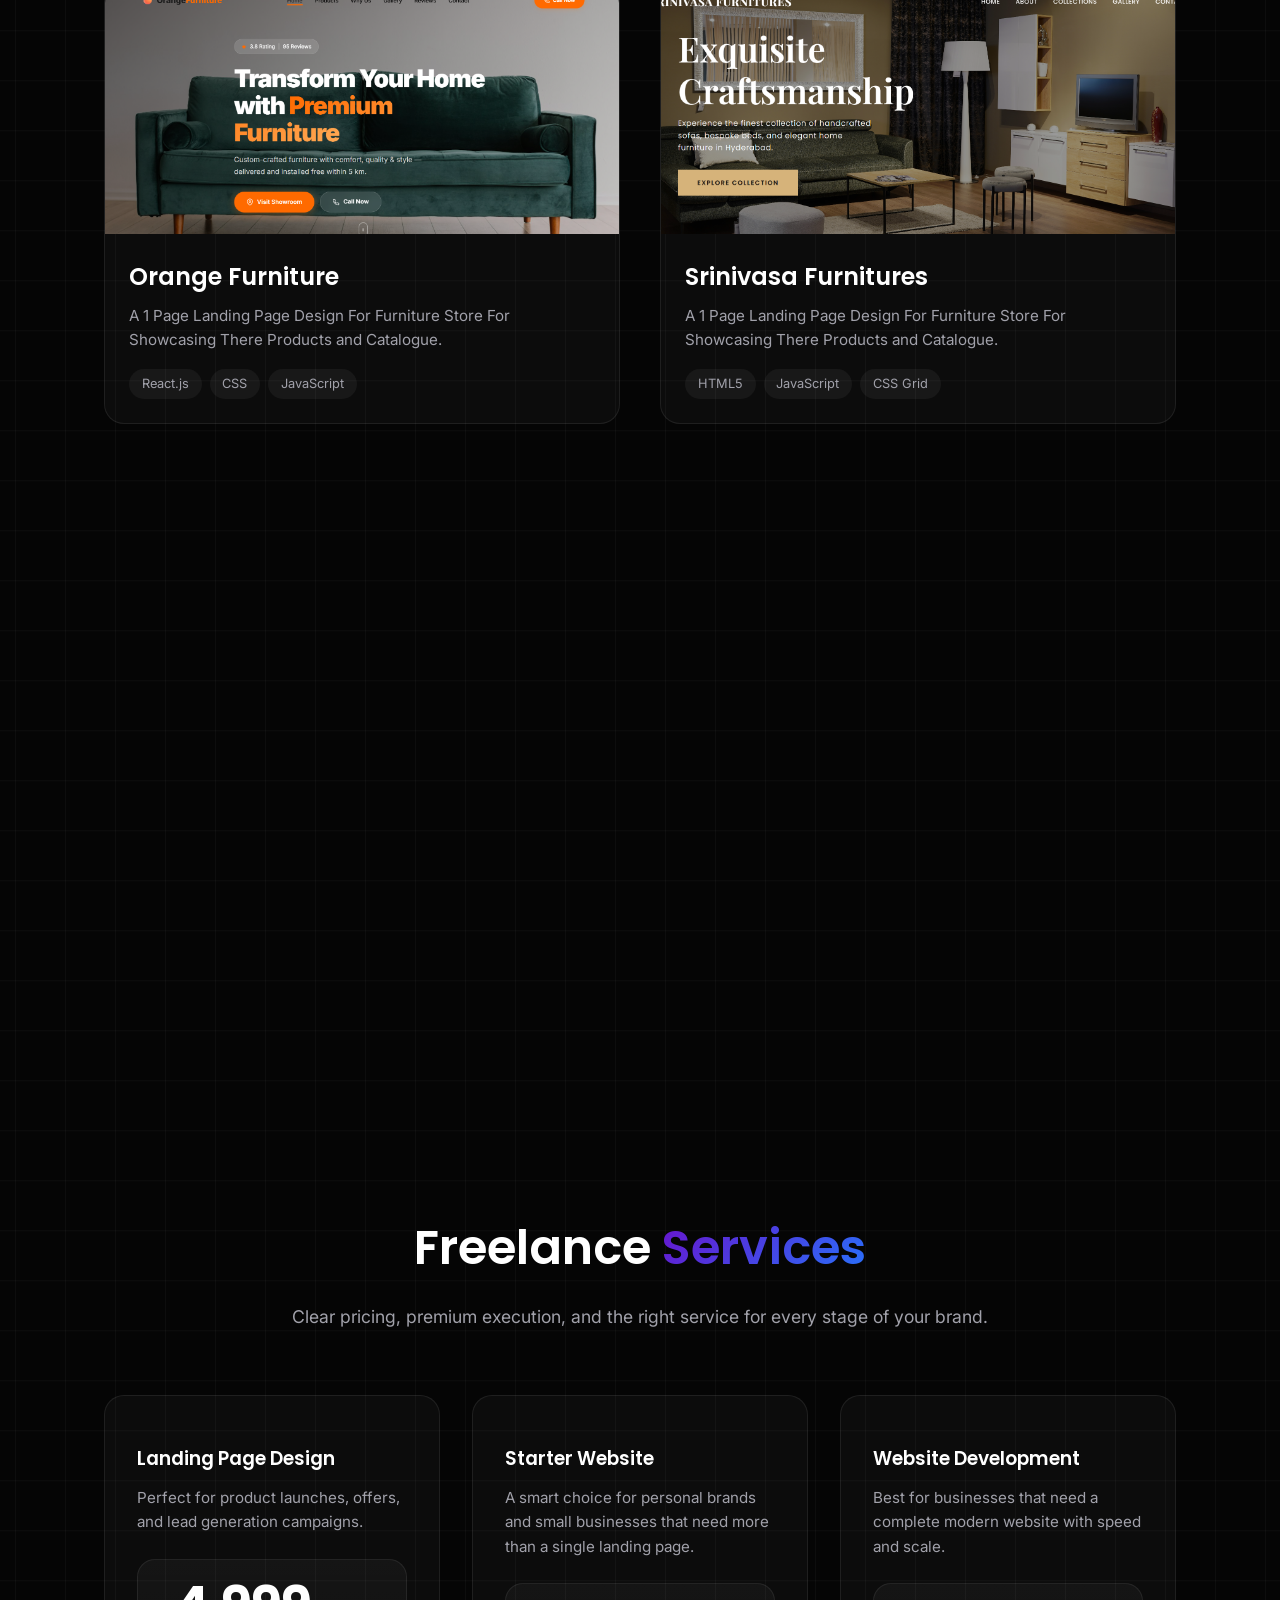
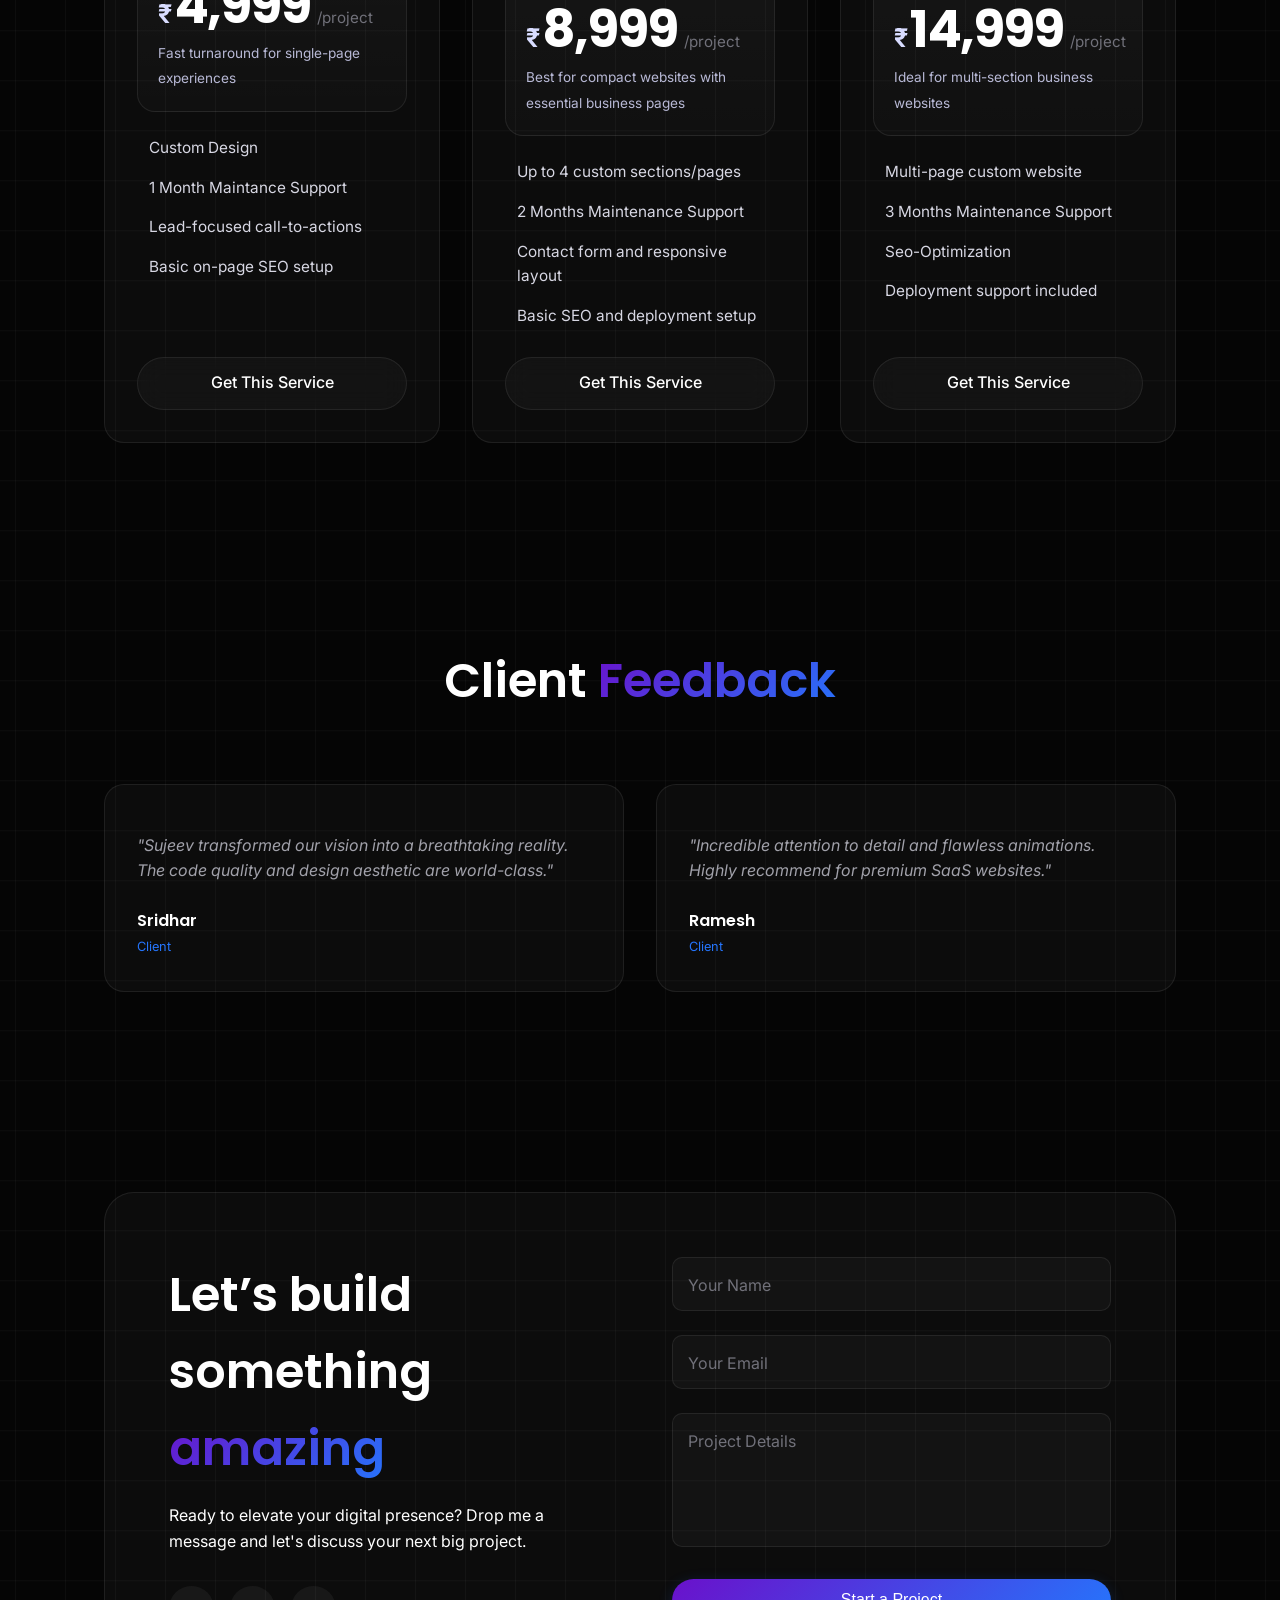
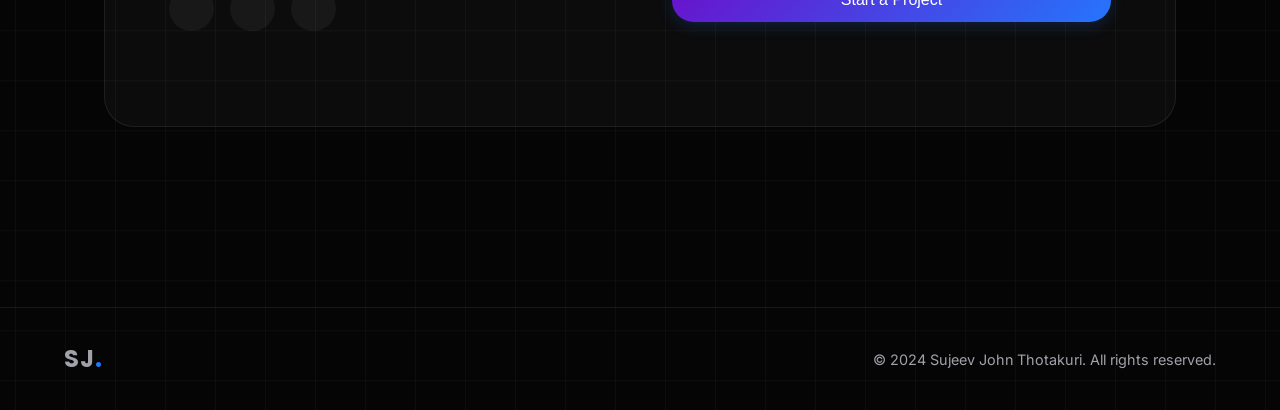
==== commit 2294e1db: "added contact and Pricing for website design" ====
--- a/index.html
+++ b/index.html
@@ -8,8 +8,6 @@
     <link href="https://fonts.googleapis.com/css2?family=Inter:wght@300;400;500;600&family=Poppins:wght@500;600;700;800&display=swap" rel="stylesheet">
     <!-- Phosphor Icons (Lightweight modern icons) -->
     <script src="https://unpkg.com/@phosphor-icons/web"></script>
-    <!-- EmailJS Library -->
-    <script type="text/javascript" src="https://cdn.jsdelivr.net/npm/@emailjs/browser@3/dist/index.min.js"></script>
     <link rel="stylesheet" href="style.css">
 </head>
 <body>
@@ -157,28 +155,68 @@
     <section id="services" class="services section">
         <div class="section-header reveal">
             <h2 class="section-title">Freelance <span class="gradient-text">Services</span></h2>
-            <p>Everything you need to dominate your digital presence.</p>
+            <p>Clear pricing, premium execution, and the right service for every stage of your brand.</p>
         </div>
         <div class="services-grid">
             <div class="service-card reveal">
                 <div class="service-icon"><i class="ph ph-layout"></i></div>
                 <h3>Landing Page Design</h3>
-                <p>High-converting, visually stunning landing pages tailored to capture leads and drive sales.</p>
+                <p class="service-summary">Perfect for product launches, offers, and lead generation campaigns.</p>
+                <div class="service-price-block">
+                    <div class="service-price-line">
+                        <span class="currency">&#8377;</span>
+                        <span class="amount">4,999</span>
+                        <span class="price-unit">/project</span>
+                    </div>
+                    <span class="service-price-note">Fast turnaround for single-page experiences</span>
+                </div>
+                <ul class="service-features">
+                    <li><i class="ph ph-check"></i> Custom Design</li>
+                    <li><i class="ph ph-check"></i> 1 Month Maintance Support</li>
+                    <li><i class="ph ph-check"></i> Lead-focused call-to-actions</li>
+                    <li><i class="ph ph-check"></i> Basic on-page SEO setup</li>
+                </ul>
+                <a href="#contact" class="btn btn-glass service-btn">Get This Service</a>
             </div>
             <div class="service-card reveal delay-1">
+                <div class="service-icon"><i class="ph ph-browser"></i></div>
+                <h3>Starter Website</h3>
+                <p class="service-summary">A smart choice for personal brands and small businesses that need more than a single landing page.</p>
+                <div class="service-price-block">
+                    <div class="service-price-line">
+                        <span class="currency">&#8377;</span>
+                        <span class="amount">8,999</span>
+                        <span class="price-unit">/project</span>
+                    </div>
+                    <span class="service-price-note">Best for compact websites with essential business pages</span>
+                </div>
+                <ul class="service-features">
+                    <li><i class="ph ph-check"></i> Up to 4 custom sections/pages</li>
+                    <li><i class="ph ph-check"></i> 2 Months Maintenance Support</li>
+                    <li><i class="ph ph-check"></i> Contact form and responsive layout</li>
+                    <li><i class="ph ph-check"></i> Basic SEO and deployment setup</li>
+                </ul>
+                <a href="#contact" class="btn btn-glass service-btn">Get This Service</a>
+            </div>
+            <div class="service-card reveal delay-2">
                 <div class="service-icon"><i class="ph ph-code"></i></div>
                 <h3>Website Development</h3>
-                <p>Robust, scalable, and ultra-fast websites built from scratch using clean, modern code.</p>
-            </div>
-            <div class="service-card reveal delay-2">
-                <div class="service-icon"><i class="ph ph-paint-brush"></i></div>
-                <h3>UI/UX Design</h3>
-                <p>User-centric interfaces that offer seamless navigation and engaging user experiences.</p>
-            </div>
-            <div class="service-card reveal delay-3">
-                <div class="service-icon"><i class="ph ph-rocket-launch"></i></div>
-                <h3>Website Optimization</h3>
-                <p>Performance tuning, SEO enhancement, and speed optimization for maximum reach.</p>
+                <p class="service-summary">Best for businesses that need a complete modern website with speed and scale.</p>
+                <div class="service-price-block">
+                    <div class="service-price-line">
+                        <span class="currency">&#8377;</span>
+                        <span class="amount">14,999</span>
+                        <span class="price-unit">/project</span>
+                    </div>
+                    <span class="service-price-note">Ideal for multi-section business websites</span>
+                </div>
+                <ul class="service-features">
+                    <li><i class="ph ph-check"></i> Multi-page custom website</li>
+                    <li><i class="ph ph-check"></i> 3 Months Maintenance Support</li>
+                    <li><i class="ph ph-check"></i> Seo-Optimization</li>
+                    <li><i class="ph ph-check"></i> Deployment support included</li>
+                </ul>
+                <a href="#contact" class="btn btn-glass service-btn">Get This Service</a>
             </div>
         </div>
     </section>
@@ -249,4 +287,4 @@
 
     <script src="script.js"></script>
 </body>
-</html>+</html>
--- a/style.css
+++ b/style.css
@@ -505,6 +505,9 @@
     position: relative;
     transition: var(--transition);
     z-index: 1;
+    overflow: hidden;
+    display: flex;
+    flex-direction: column;
 }
 
 .service-card::before {
@@ -537,7 +540,80 @@
 }
 
 .service-card h3 {
-    margin-bottom: 1rem;
+    margin-bottom: 0.75rem;
+}
+
+.service-summary {
+    color: var(--text-muted);
+    font-size: 0.95rem;
+    margin-bottom: 1.5rem;
+    min-height: 3rem;
+}
+
+.service-price-block {
+    padding: 1.25rem;
+    margin-bottom: 1.5rem;
+    border-radius: 18px;
+    background: linear-gradient(180deg, rgba(255,255,255,0.04), rgba(255,255,255,0.02));
+    border: 1px solid rgba(255, 255, 255, 0.08);
+}
+
+.service-price-line {
+    display: flex;
+    align-items: baseline;
+    gap: 0.15rem;
+    line-height: 1;
+    margin-bottom: 0.55rem;
+}
+
+.service-price-line .currency {
+    font-size: 1.6rem;
+    font-weight: 700;
+    color: #d8dcff;
+}
+
+.service-price-line .amount {
+    font-family: var(--font-heading);
+    font-size: clamp(2.3rem, 4vw, 3.2rem);
+    font-weight: 700;
+    letter-spacing: -0.04em;
+    color: #ffffff;
+}
+
+.service-price-line .price-unit {
+    margin-left: 0.25rem;
+    font-size: 0.95rem;
+    color: var(--text-dark);
+}
+
+.service-price-note {
+    font-size: 0.85rem;
+    color: #b8b9d6;
+}
+
+.service-features {
+    display: grid;
+    gap: 0.95rem;
+    margin-bottom: 1.75rem;
+}
+
+.service-features li {
+    display: flex;
+    align-items: center;
+    gap: 0.75rem;
+    color: #d7d7e3;
+    font-size: 0.96rem;
+}
+
+.service-features i {
+    color: #8e74ff;
+    font-size: 1rem;
+}
+
+.service-btn {
+    width: 100%;
+    justify-content: center;
+    margin-top: auto;
 }
 
 .service-card p {
@@ -720,6 +796,10 @@
     
     .contact-container {
         padding: 2rem;
+    }
+
+    .service-card-featured {
+        transform: none;
     }
 }
 
@@ -757,4 +837,16 @@
     * {
         cursor: auto;
     }
-}+
+    .services-grid {
+        grid-template-columns: 1fr;
+    }
+
+    .service-card {
+        padding: 1.5rem;
+    }
+
+    .service-summary {
+        min-height: auto;
+    }
+}
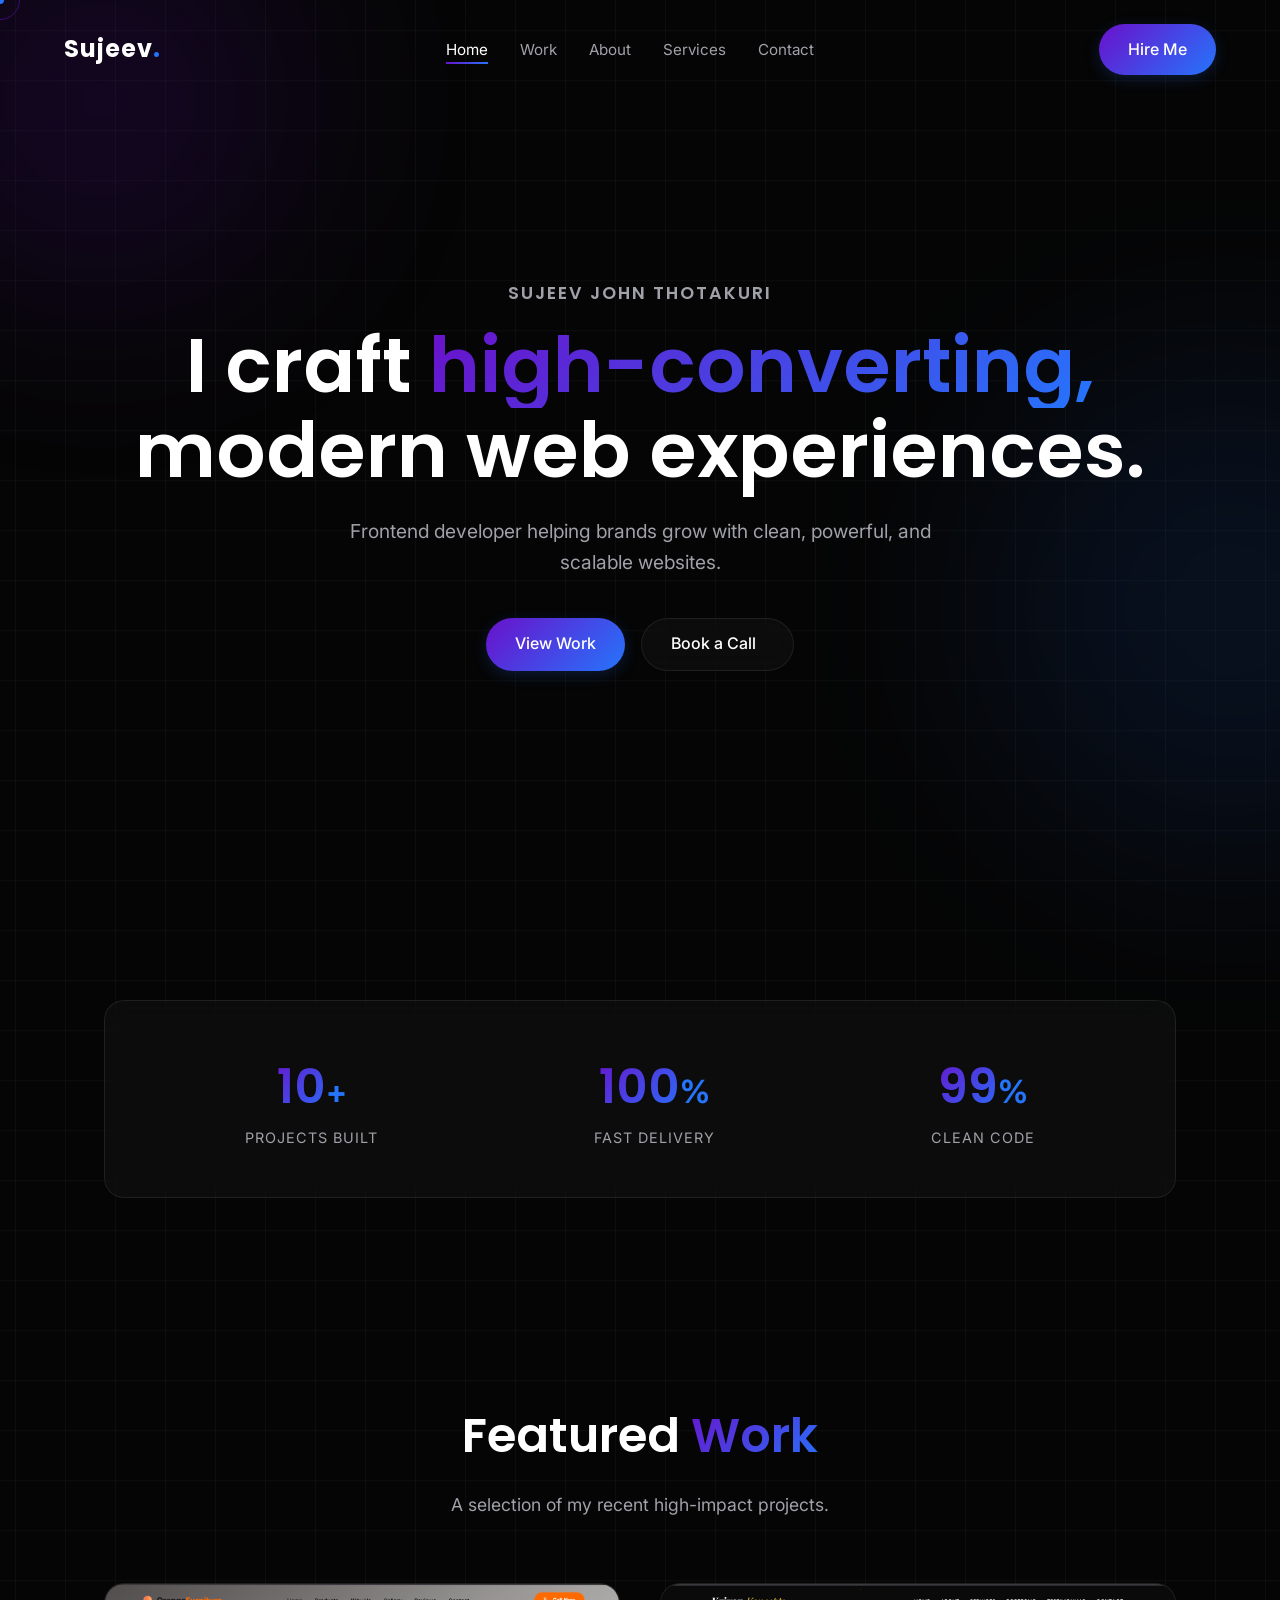
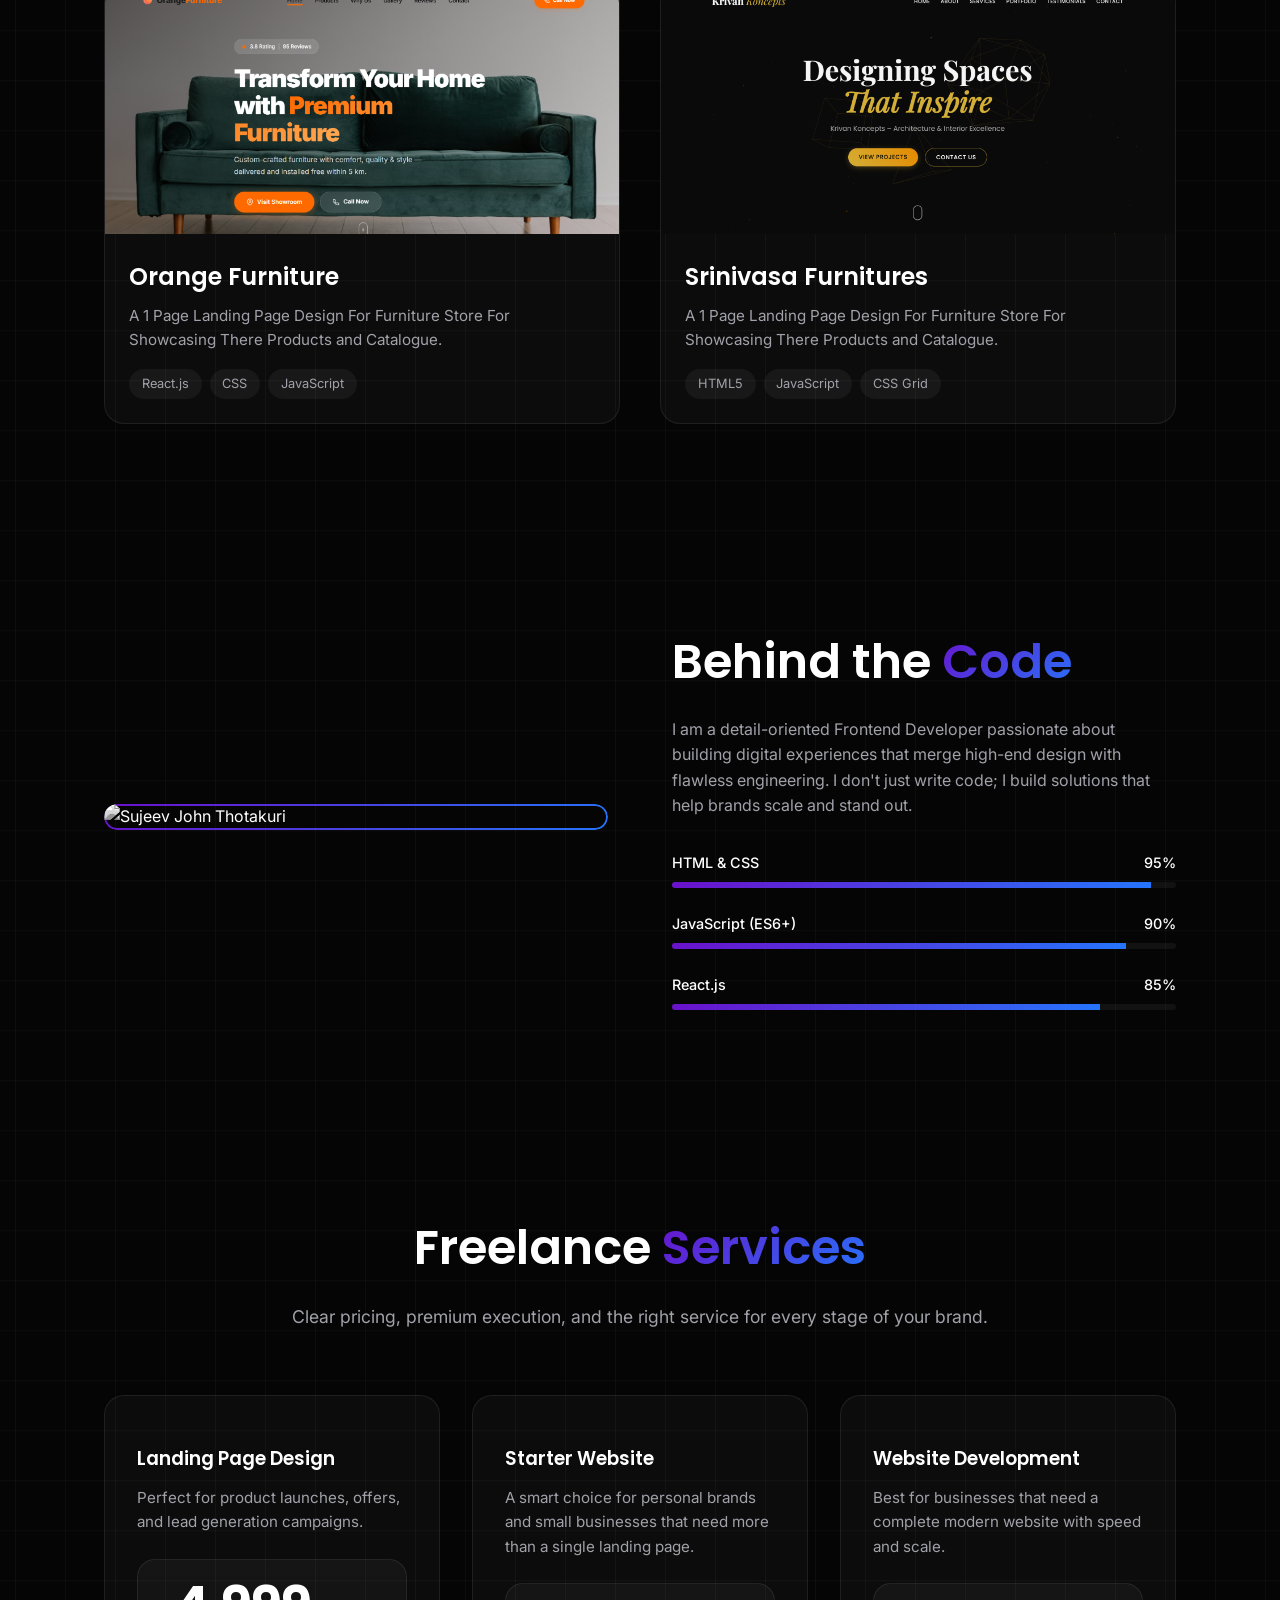
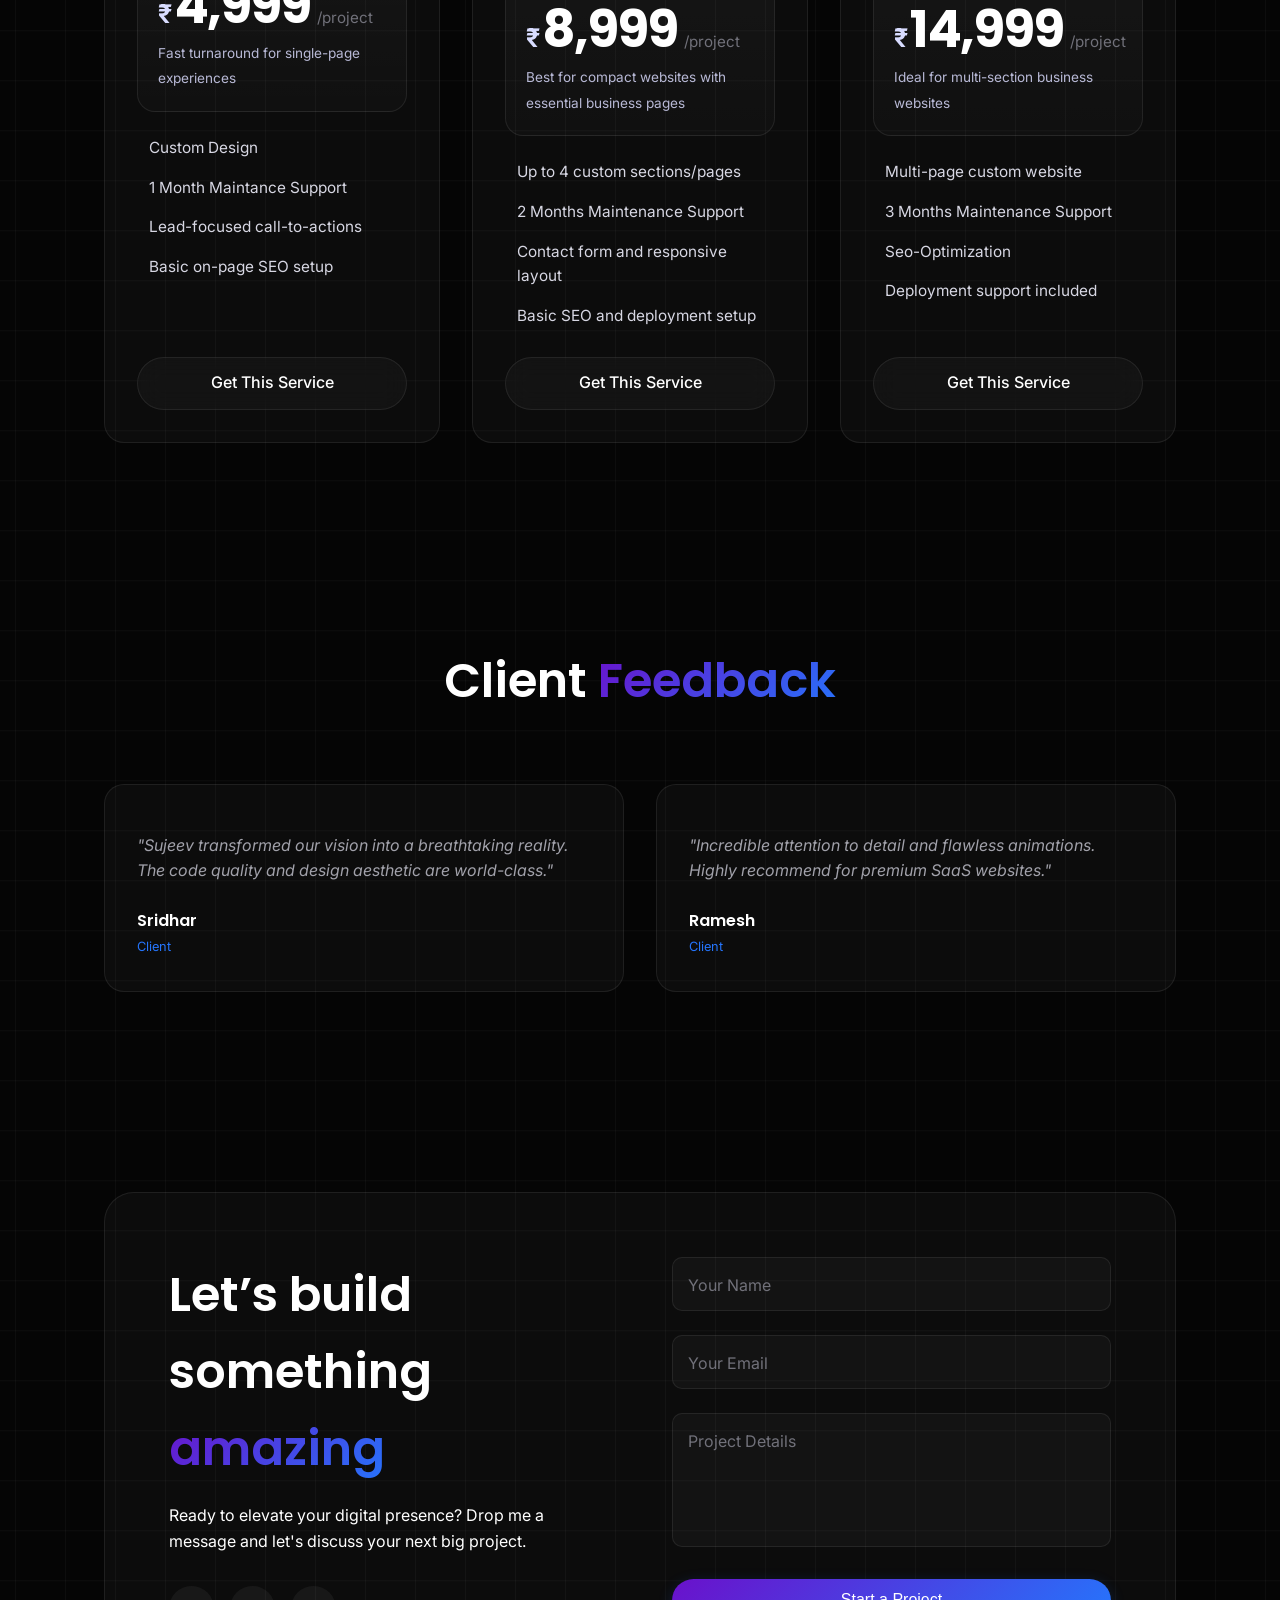
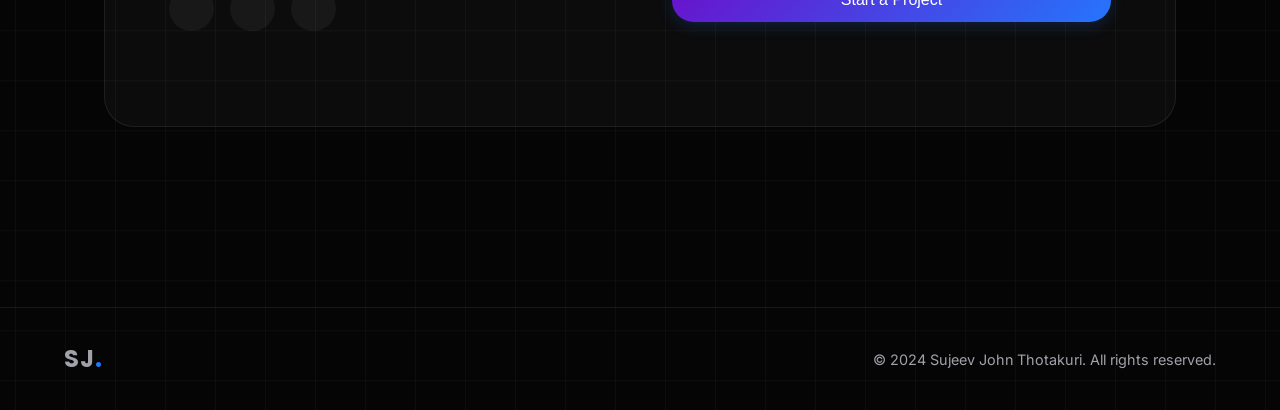
==== commit 805d3f54: "changed Project section" ====
--- a/index.html
+++ b/index.html
@@ -100,11 +100,11 @@
             <!-- Project 2 -->
             <div class="project-card reveal delay-1">
                 <div class="project-img">
-                    <img src="assets/Screenshot 2026-04-03 123104.png" alt="Project 2" loading="lazy">
+                    <img src="assets/Screenshot 2026-04-06 133659.png" alt="Project 2" loading="lazy">
                     <div class="project-overlay">
                         <div class="project-links">
-                            <a href="https://srinivasa-furnitures-sample-website.vercel.app/" class="btn btn-glass btn-sm"><i class="ph ph-eye"></i> Live</a>
-                            <a href="https://github.com/Sujeev-coder/Srinivasa_Furnitures_Sample_Website" class="btn btn-glass btn-sm"><i class="ph ph-github-logo"></i> Code</a>
+                            <a href="https://krivan-koncepts-sample-website.vercel.app/" class="btn btn-glass btn-sm"><i class="ph ph-eye"></i> Live</a>
+                            <a href="https://github.com/Sujeev-coder/Krivan_Koncepts_Sample_Website" class="btn btn-glass btn-sm"><i class="ph ph-github-logo"></i> Code</a>
                         </div>
                     </div>
                 </div>
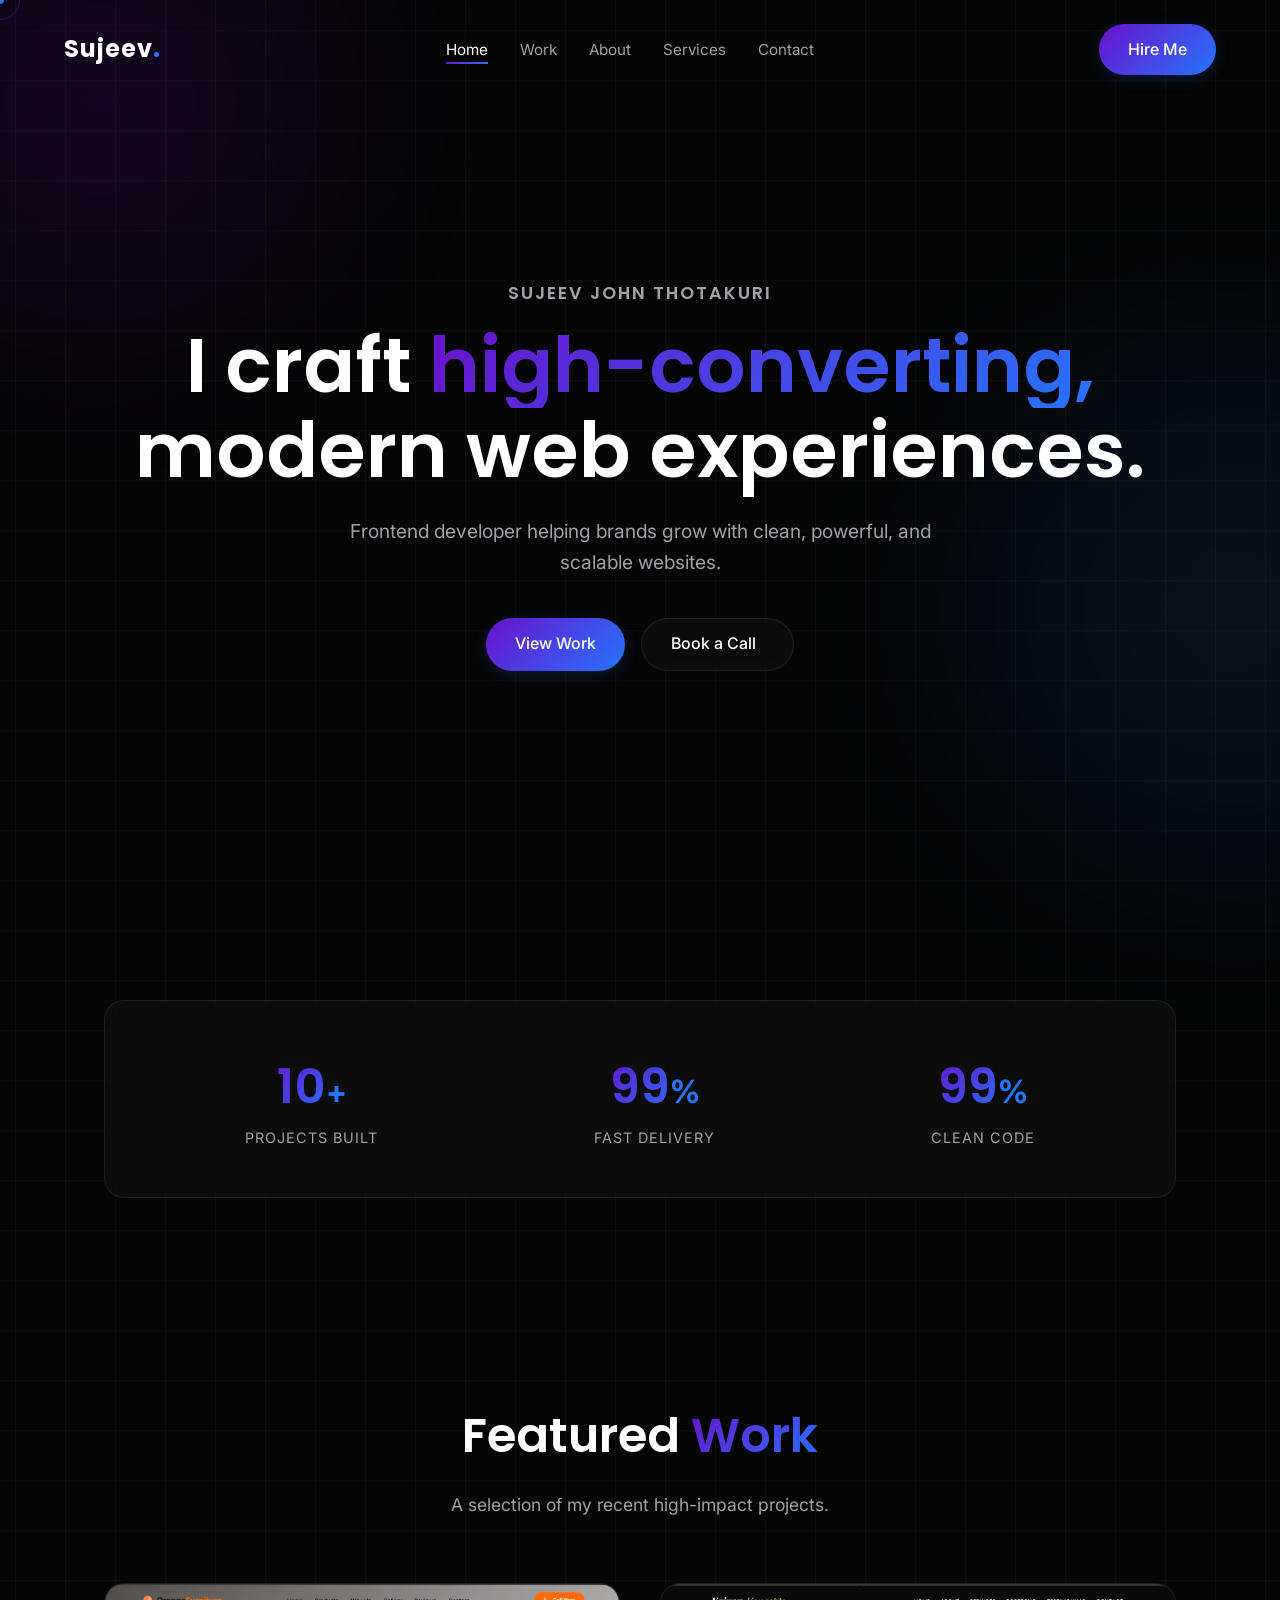
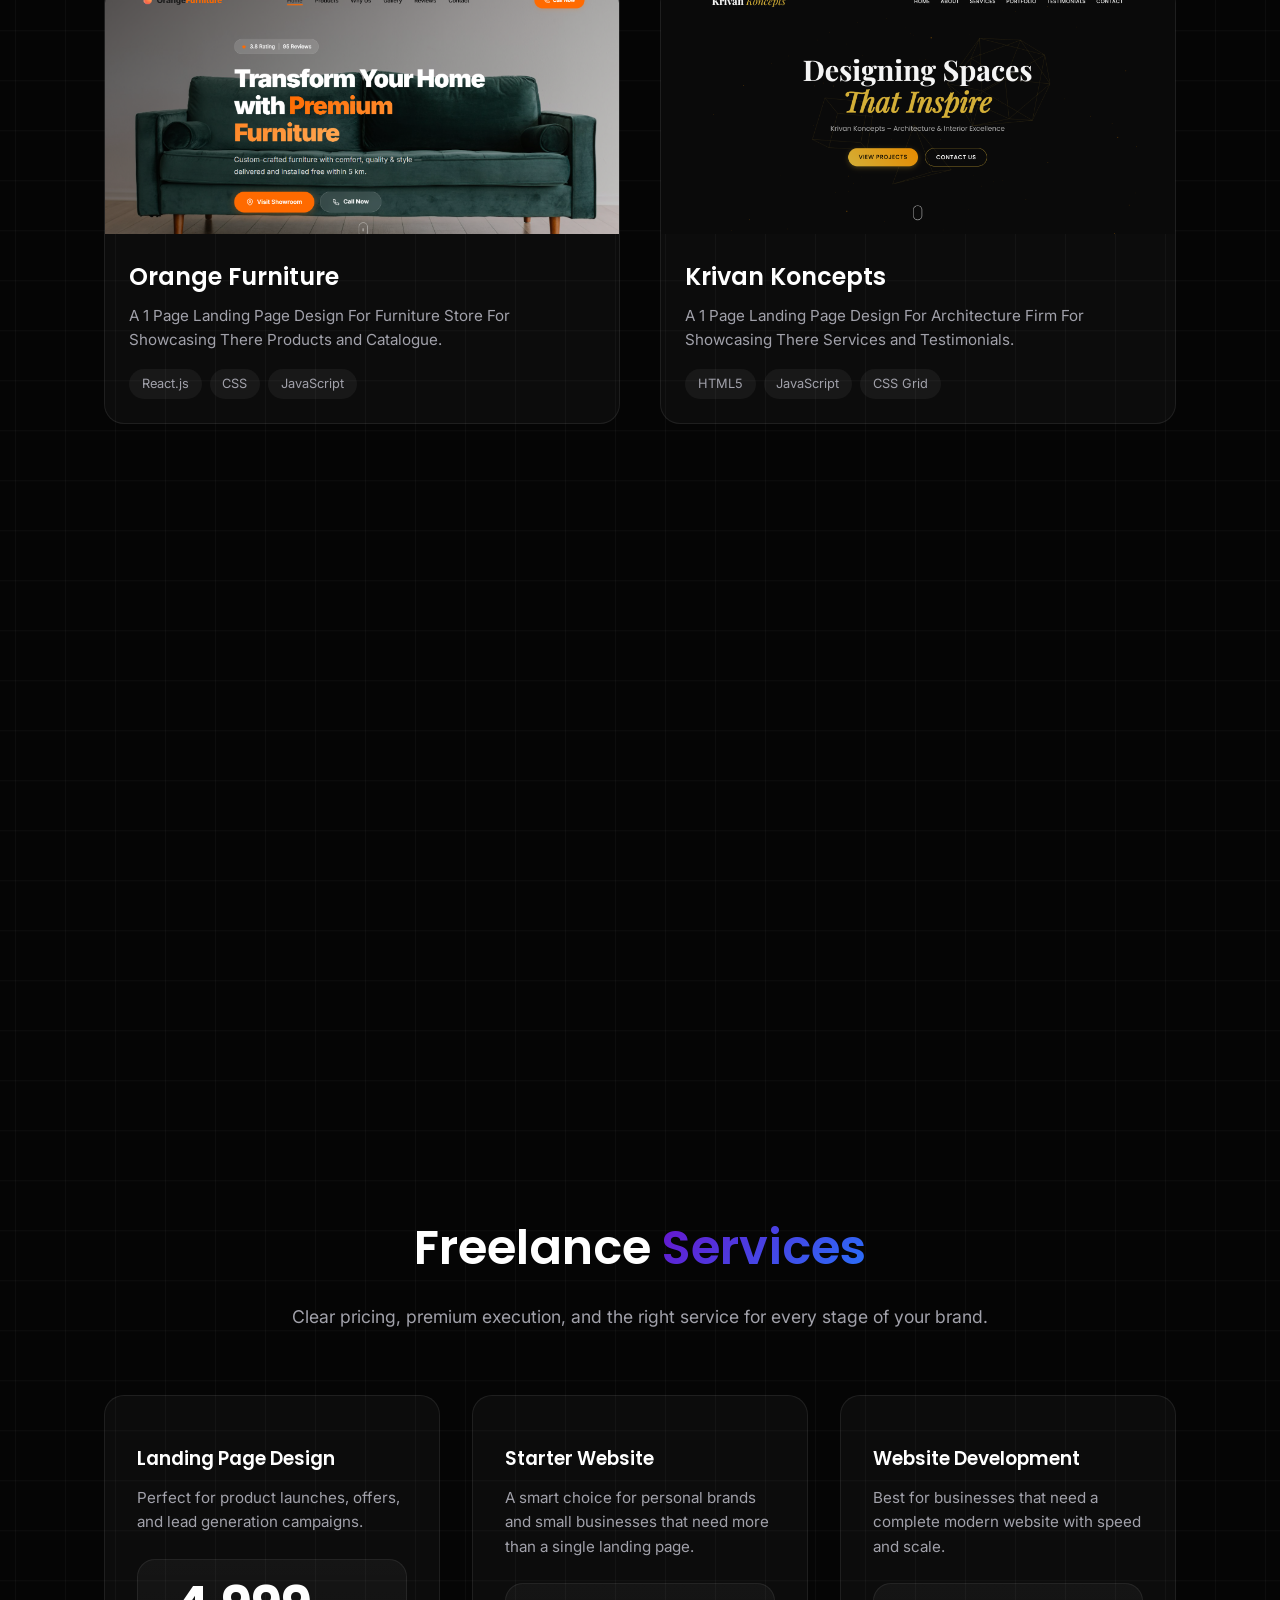
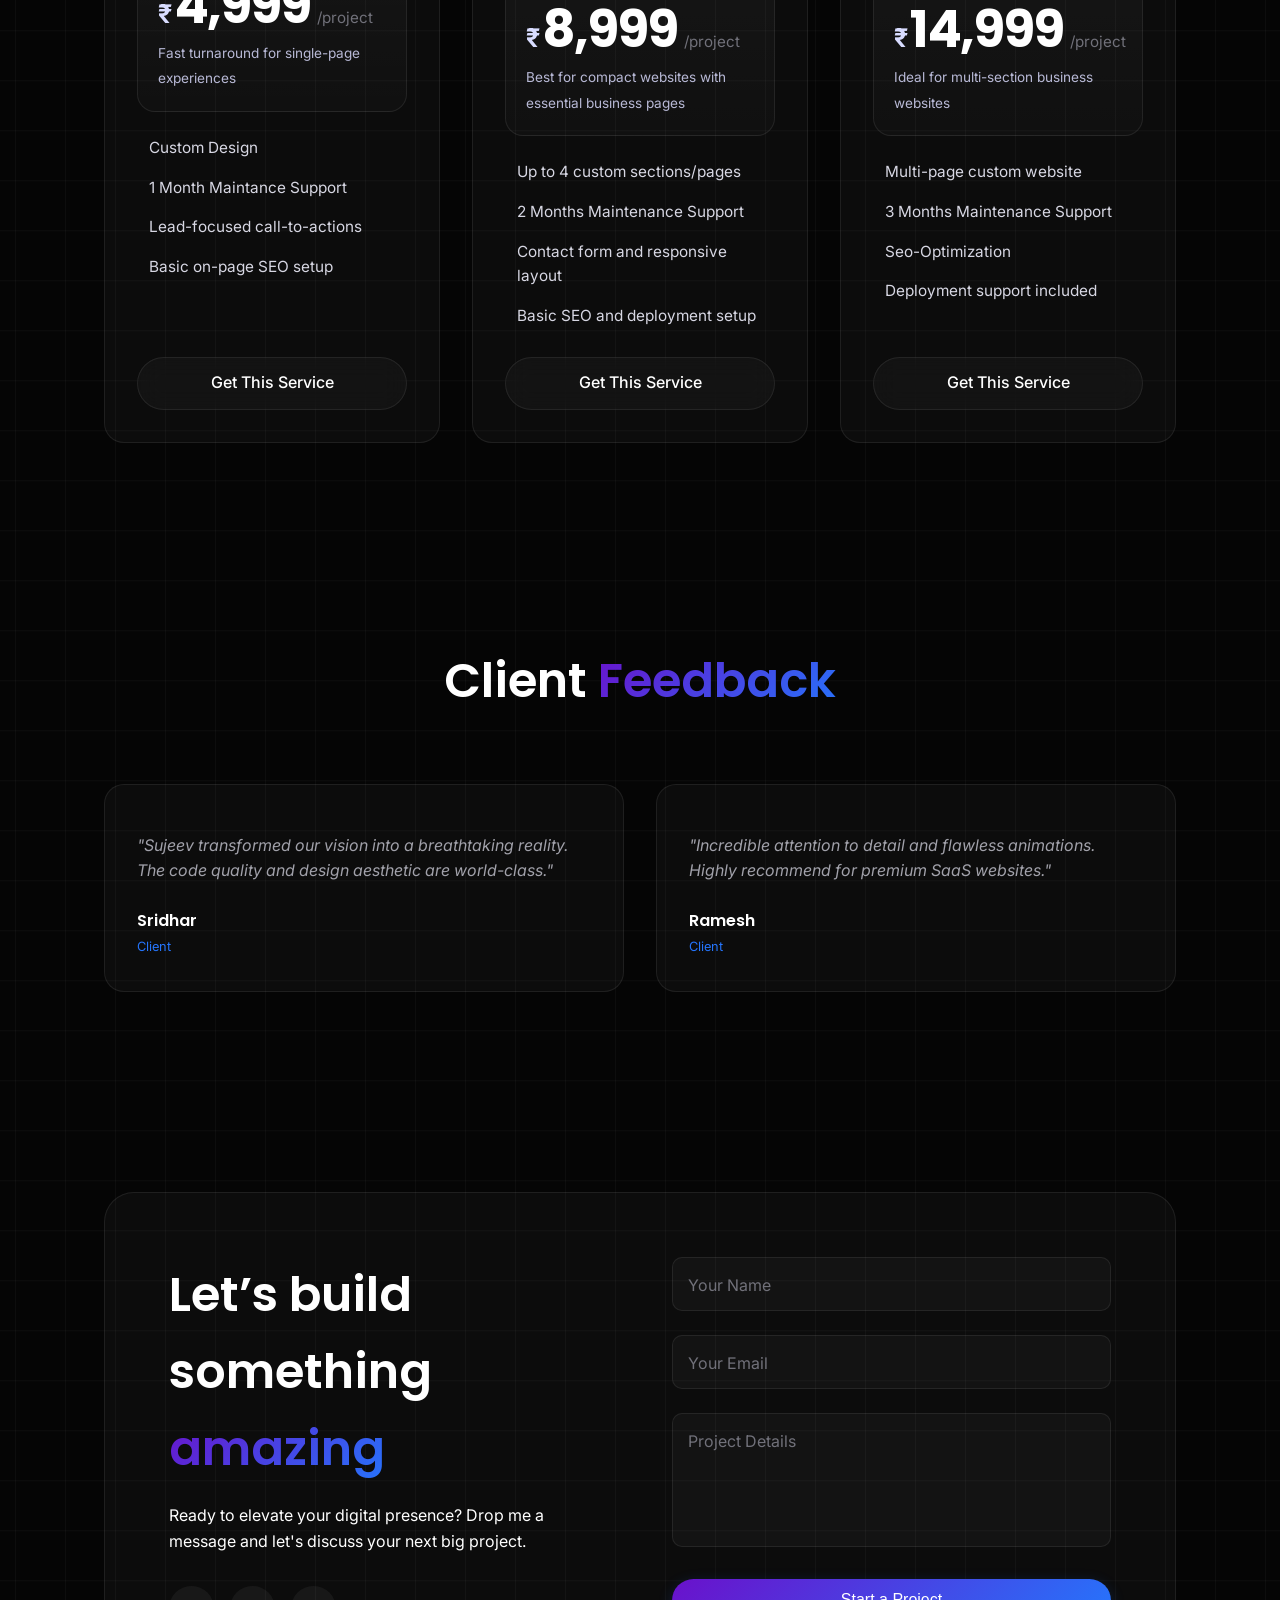
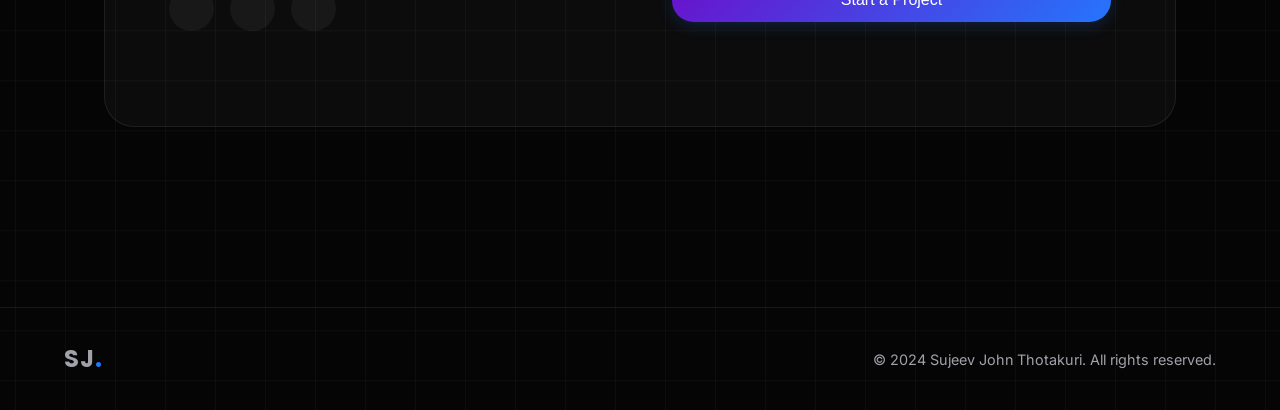
==== commit 17b96f01: "changed project section whree wrote the description" ====
--- a/index.html
+++ b/index.html
@@ -109,8 +109,8 @@
                     </div>
                 </div>
                 <div class="project-info">
-                    <h3>Srinivasa Furnitures</h3>
-                    <p>A 1 Page Landing Page Design For Furniture Store For Showcasing There Products and Catalogue.</p>
+                    <h3>Krivan Koncepts</h3>
+                    <p>A 1 Page Landing Page Design For Architecture Firm For Showcasing There Services and Testimonials.</p>
                     <div class="tech-stack">
                         <span>HTML5</span>
                         <span>JavaScript</span>
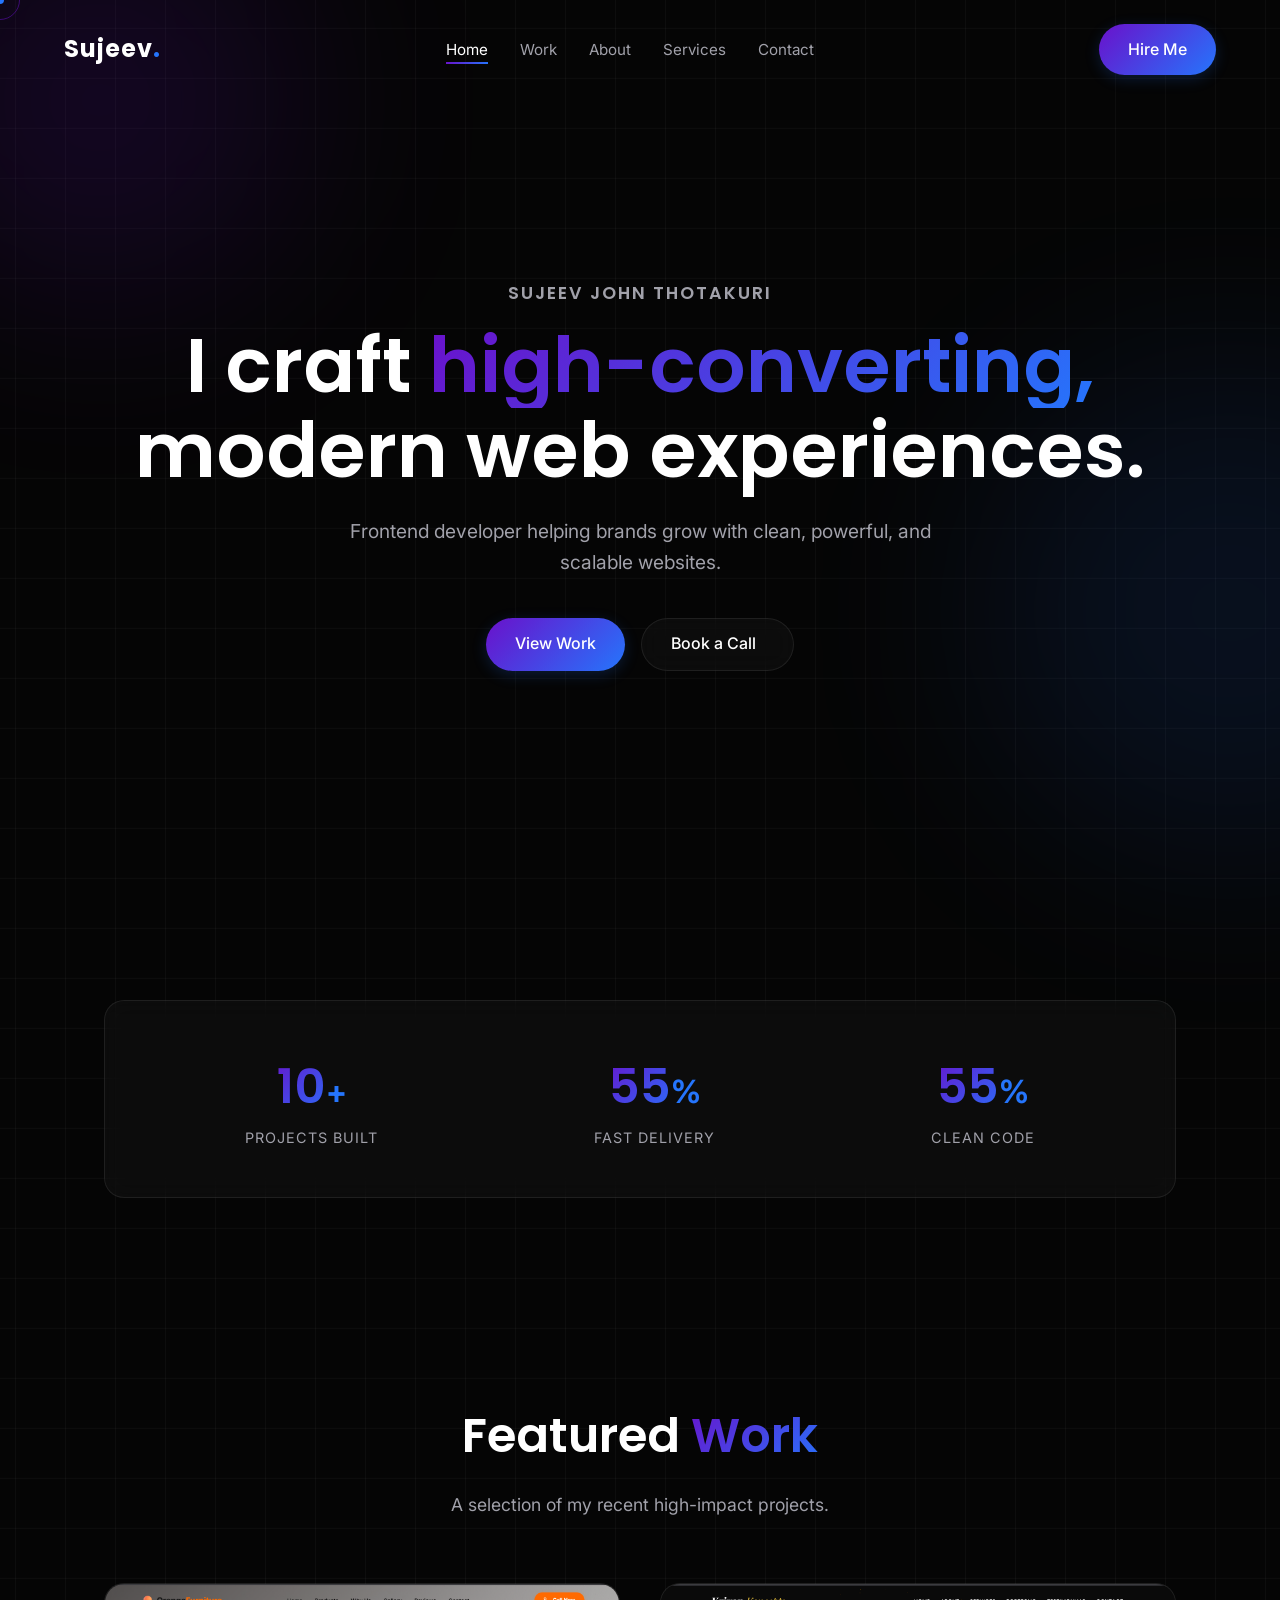
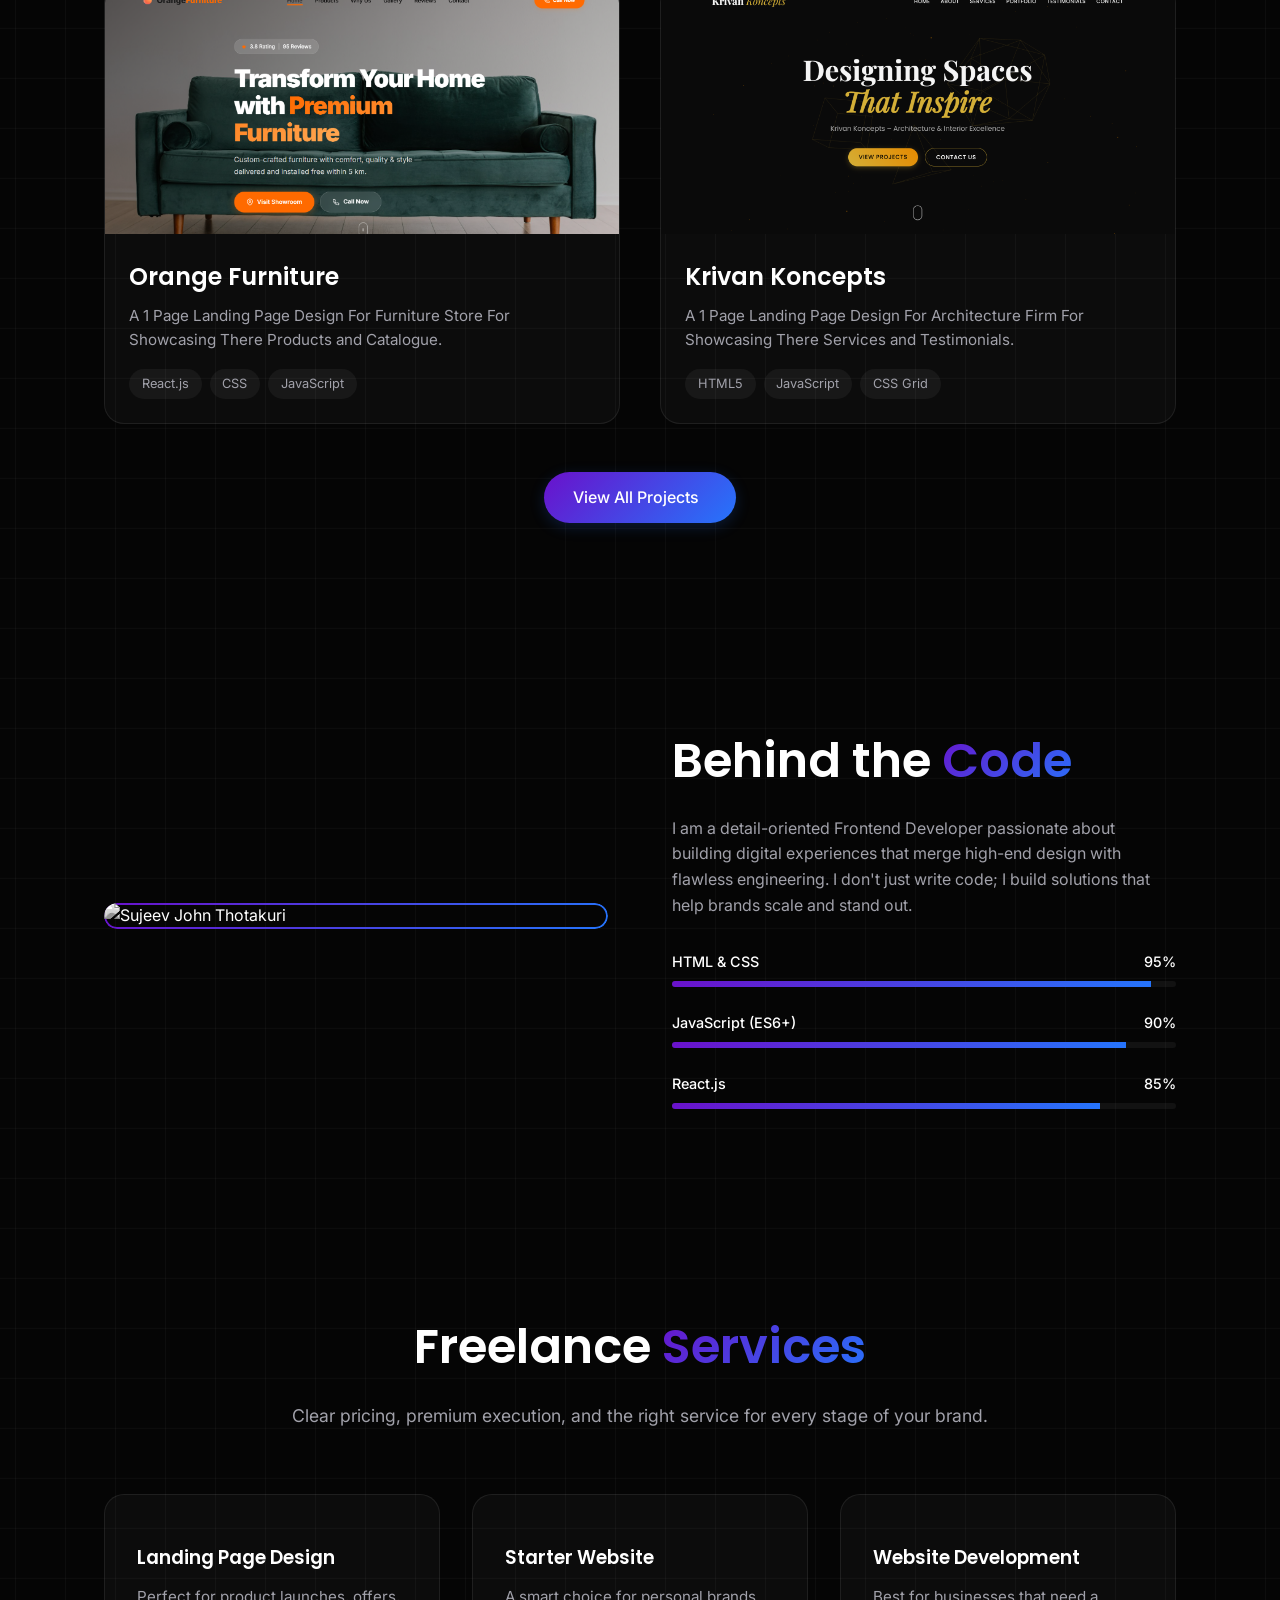
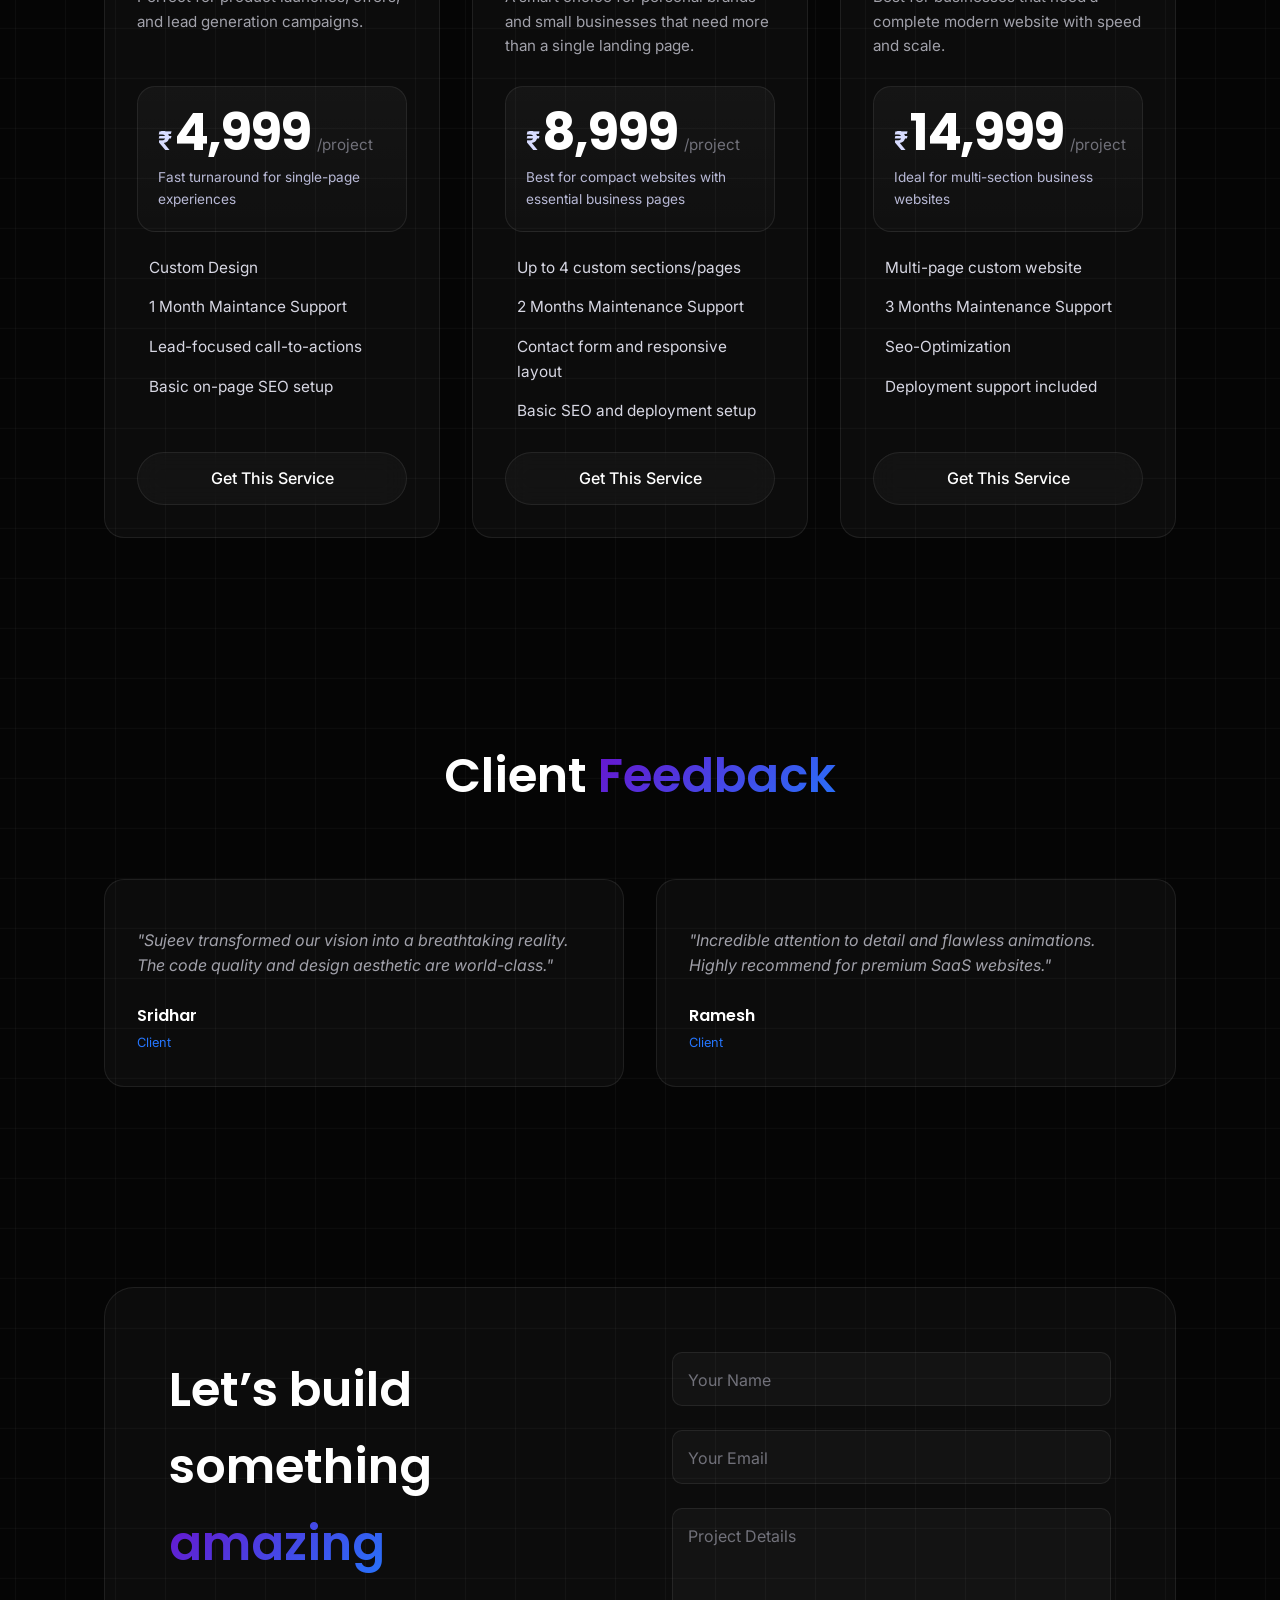
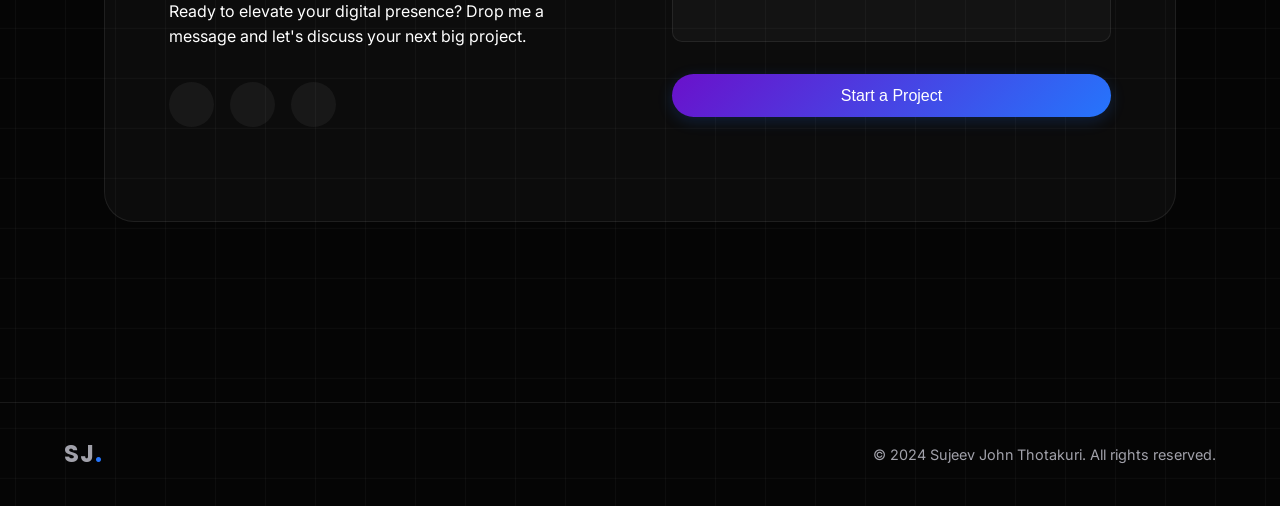
==== commit cc6922e2: "Added a new project to the portfolio and updated the index page to include a link to the featured wo" ====
--- a/index.html
+++ b/index.html
@@ -119,6 +119,9 @@
                 </div>
             </div>
         </div>
+        <div class="work-actions reveal delay-2">
+            <a href="featured-work.html" class="btn btn-primary">View All Projects <i class="ph ph-arrow-right"></i></a>
+        </div>
     </section>
 
     <!-- About Section -->
--- a/style.css
+++ b/style.css
@@ -417,6 +417,71 @@
     color: var(--text-muted);
 }
 
+.work-actions {
+    display: flex;
+    justify-content: center;
+    margin-top: 3rem;
+}
+
+.featured-page .navbar {
+    background: rgba(5, 5, 5, 0.8);
+    backdrop-filter: blur(16px);
+    border-bottom: 1px solid var(--glass-border);
+}
+
+.featured-hero {
+    min-height: 62vh;
+    display: flex;
+    align-items: center;
+    justify-content: center;
+    text-align: center;
+    padding-top: 170px;
+    padding-bottom: 70px;
+}
+
+.featured-hero-content {
+    max-width: 780px;
+}
+
+.back-link {
+    display: inline-flex;
+    align-items: center;
+    gap: 0.5rem;
+    margin-bottom: 1.5rem;
+    color: var(--text-muted);
+    transition: var(--transition);
+}
+
+.back-link:hover {
+    color: #fff;
+    transform: translateX(-4px);
+}
+
+.featured-work-list {
+    padding-top: 30px;
+}
+
+.featured-cta {
+    max-width: 780px;
+    margin: 4rem auto 0;
+    padding: 3rem;
+    text-align: center;
+    background: var(--glass-bg);
+    border: 1px solid var(--glass-border);
+    border-radius: 20px;
+}
+
+.featured-cta h2 {
+    font-size: clamp(1.8rem, 3vw, 2.5rem);
+    margin-bottom: 0.75rem;
+}
+
+.featured-cta p {
+    color: var(--text-muted);
+    margin: 0 auto 1.75rem;
+    max-width: 560px;
+}
+
 /* ================= ABOUT SECTION ================= */
 .about-container {
     display: grid;
@@ -547,7 +612,7 @@
     color: var(--text-muted);
     font-size: 0.95rem;
     margin-bottom: 1.5rem;
-    min-height: 3rem;
+    min-height: 4.8rem;
 }
 
 .service-price-block {
@@ -587,8 +652,10 @@
 }
 
 .service-price-note {
+    display: block;
     font-size: 0.85rem;
     color: #b8b9d6;
+    min-height: 2.6rem;
 }
 
 .service-features {
@@ -849,4 +916,13 @@
     .service-summary {
         min-height: auto;
     }
-}
+
+    .featured-hero {
+        min-height: 52vh;
+        padding-top: 130px;
+    }
+
+    .featured-cta {
+        padding: 2rem 1.25rem;
+    }
+}
